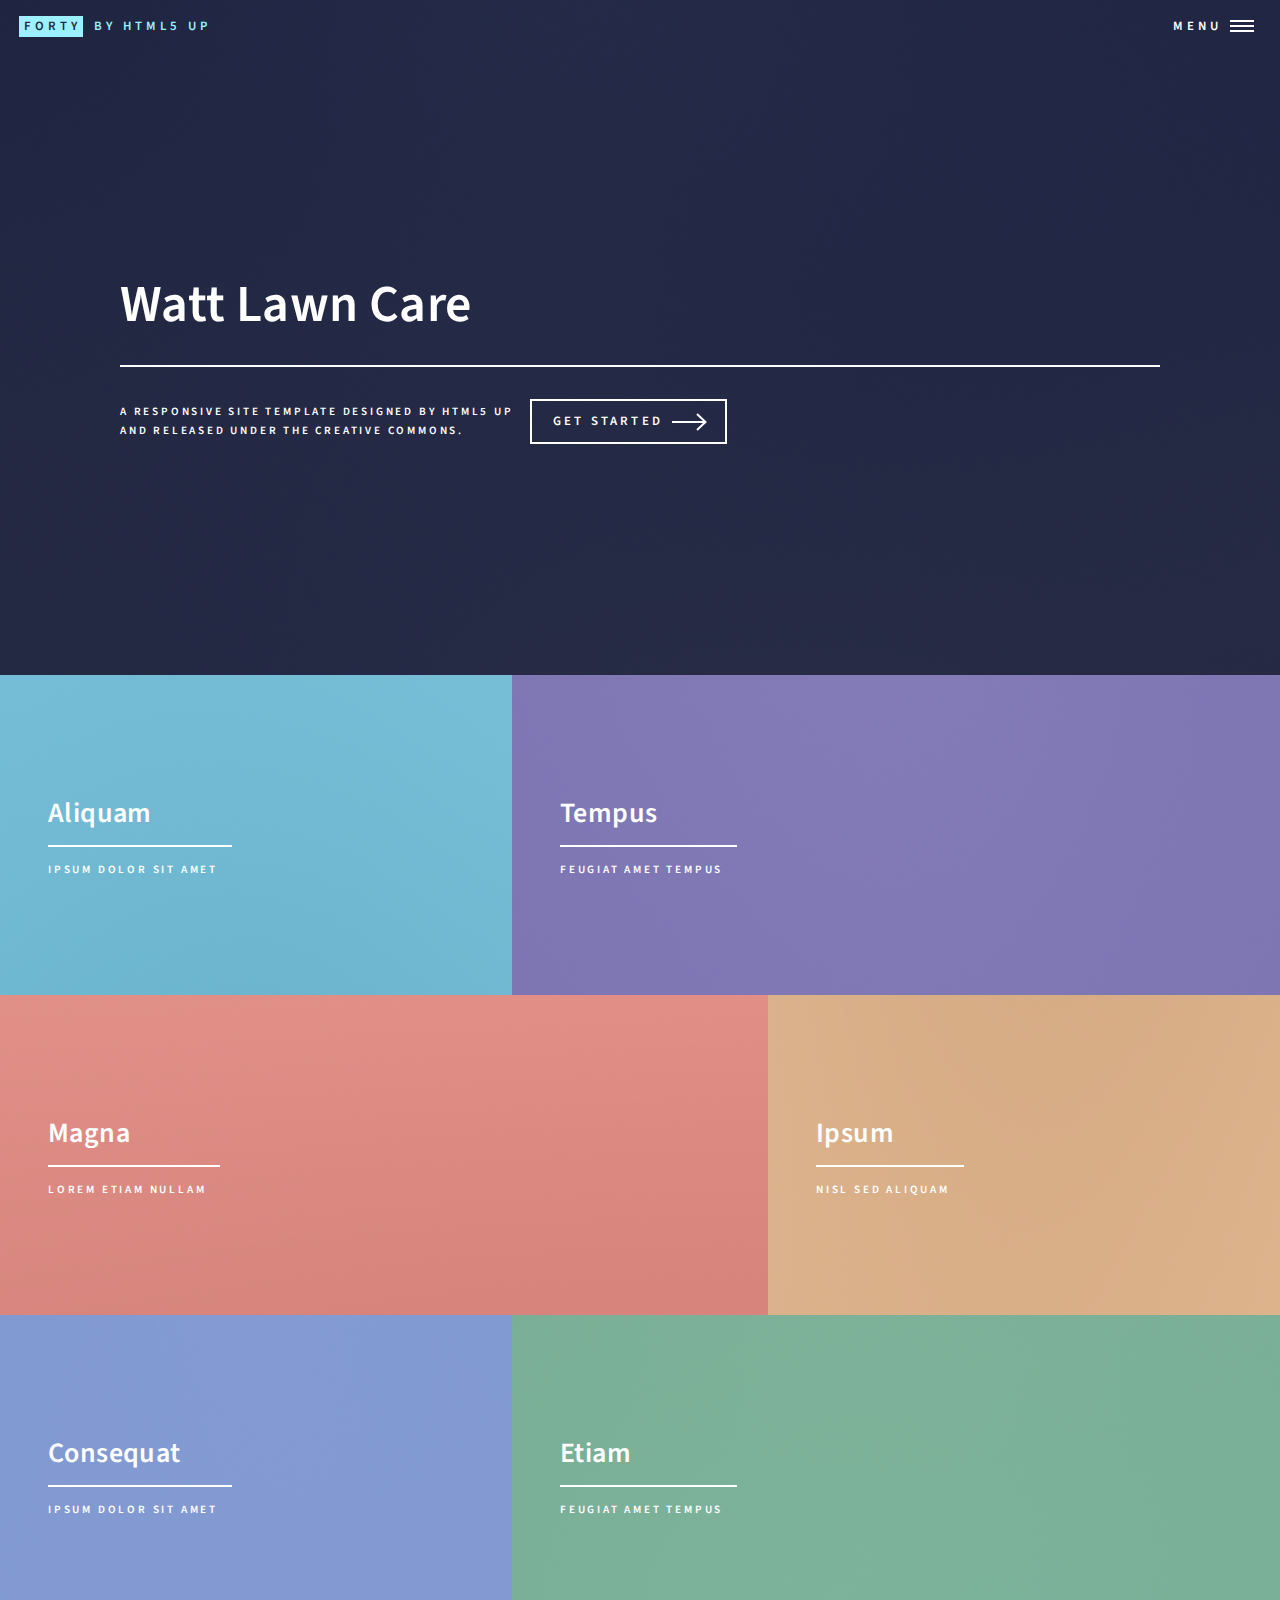
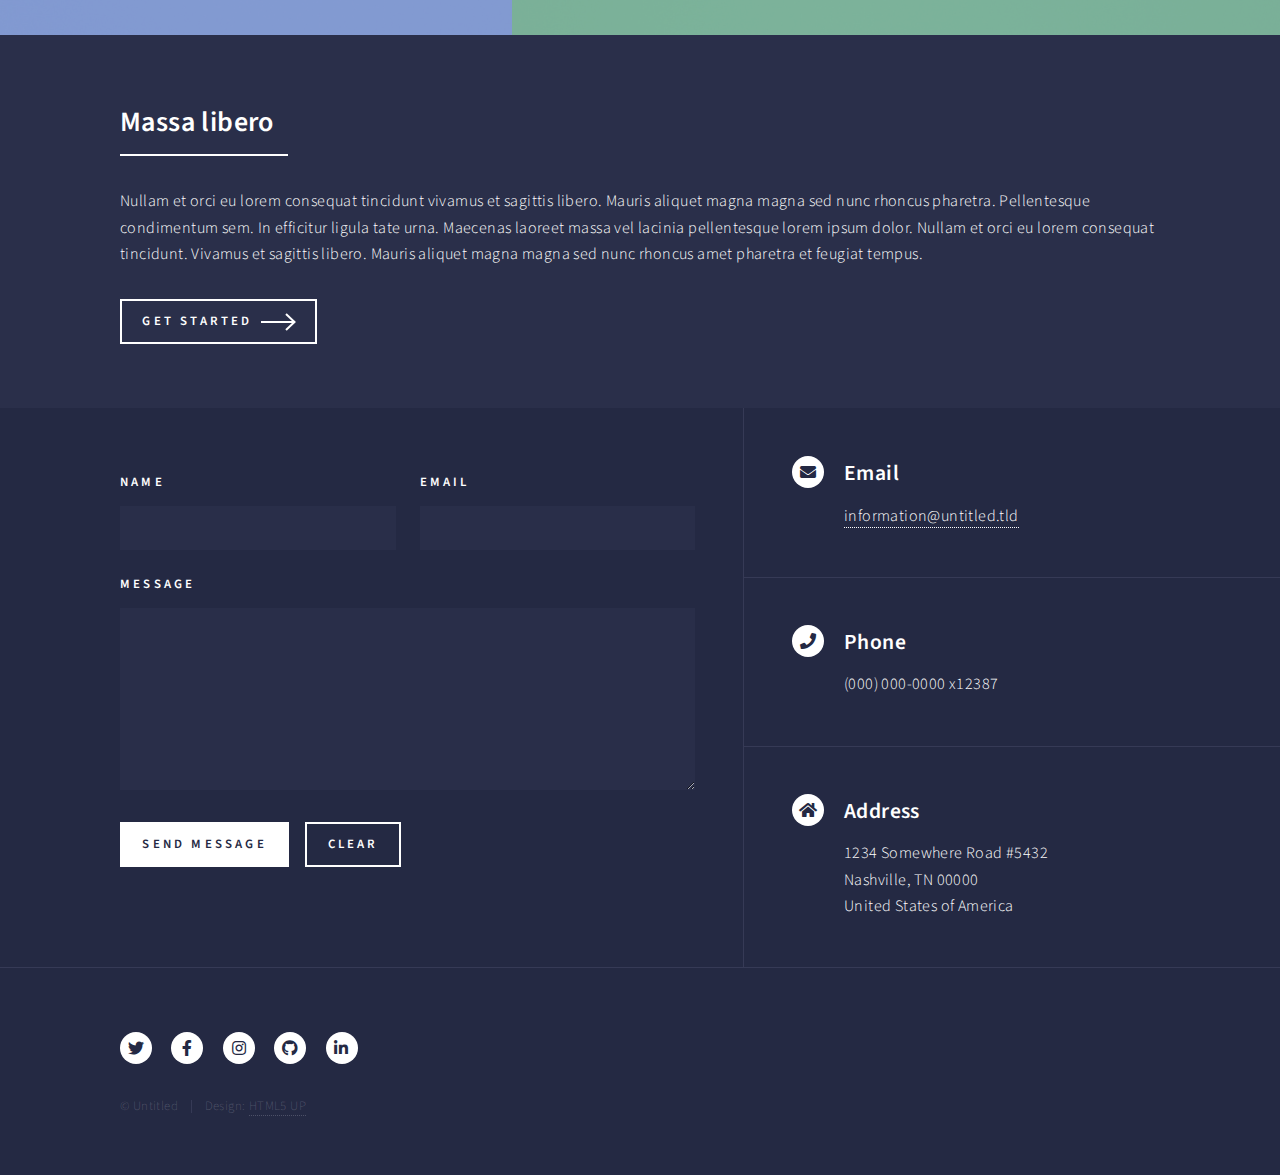
==== index.html @ 3b754a80 "Add files via upload" ====
<!DOCTYPE HTML>
<!--
	Forty by HTML5 UP
	html5up.net | @ajlkn
	Free for personal and commercial use under the CCA 3.0 license (html5up.net/license)
-->
<html>
	<head>
		<title>Forty by HTML5 UP</title>
		<meta charset="utf-8" />
		<meta name="viewport" content="width=device-width, initial-scale=1, user-scalable=no" />
		<link rel="stylesheet" href="assets/css/main.css" />
		<noscript><link rel="stylesheet" href="assets/css/noscript.css" /></noscript>
	</head>
	<body class="is-preload">

		<!-- Wrapper -->
			<div id="wrapper">

				<!-- Header -->
					<header id="header" class="alt">
						<a href="index.html" class="logo"><strong>Forty</strong> <span>by HTML5 UP</span></a>
						<nav>
							<a href="#menu">Menu</a>
						</nav>
					</header>

				<!-- Menu -->
					<nav id="menu">
						<ul class="links">
							<li><a href="index.html">Home</a></li>
							<li><a href="landing.html">Landing</a></li>
							<li><a href="generic.html">Generic</a></li>
							<li><a href="elements.html">Elements</a></li>
						</ul>
						<ul class="actions stacked">
							<li><a href="#" class="button primary fit">Get Started</a></li>
							<li><a href="#" class="button fit">Log In</a></li>
						</ul>
					</nav>

				<!-- Banner -->
					<section id="banner" class="major">
						<div class="inner">
							<header class="major">
								<h1>Watt Lawn Care</h1>
							</header>
							<div class="content">
								<p>A responsive site template designed by HTML5 UP<br />
								and released under the Creative Commons.</p>
								<ul class="actions">
									<li><a href="#one" class="button next scrolly">Get Started</a></li>
								</ul>
							</div>
						</div>
					</section>

				<!-- Main -->
					<div id="main">

						<!-- One -->
							<section id="one" class="tiles">
								<article>
									<span class="image">
										<img src="images/pic01.jpg" alt="" />
									</span>
									<header class="major">
										<h3><a href="landing.html" class="link">Aliquam</a></h3>
										<p>Ipsum dolor sit amet</p>
									</header>
								</article>
								<article>
									<span class="image">
										<img src="images/pic02.jpg" alt="" />
									</span>
									<header class="major">
										<h3><a href="landing.html" class="link">Tempus</a></h3>
										<p>feugiat amet tempus</p>
									</header>
								</article>
								<article>
									<span class="image">
										<img src="images/pic03.jpg" alt="" />
									</span>
									<header class="major">
										<h3><a href="landing.html" class="link">Magna</a></h3>
										<p>Lorem etiam nullam</p>
									</header>
								</article>
								<article>
									<span class="image">
										<img src="images/pic04.jpg" alt="" />
									</span>
									<header class="major">
										<h3><a href="landing.html" class="link">Ipsum</a></h3>
										<p>Nisl sed aliquam</p>
									</header>
								</article>
								<article>
									<span class="image">
										<img src="images/pic05.jpg" alt="" />
									</span>
									<header class="major">
										<h3><a href="landing.html" class="link">Consequat</a></h3>
										<p>Ipsum dolor sit amet</p>
									</header>
								</article>
								<article>
									<span class="image">
										<img src="images/pic06.jpg" alt="" />
									</span>
									<header class="major">
										<h3><a href="landing.html" class="link">Etiam</a></h3>
										<p>Feugiat amet tempus</p>
									</header>
								</article>
							</section>

						<!-- Two -->
							<section id="two">
								<div class="inner">
									<header class="major">
										<h2>Massa libero</h2>
									</header>
									<p>Nullam et orci eu lorem consequat tincidunt vivamus et sagittis libero. Mauris aliquet magna magna sed nunc rhoncus pharetra. Pellentesque condimentum sem. In efficitur ligula tate urna. Maecenas laoreet massa vel lacinia pellentesque lorem ipsum dolor. Nullam et orci eu lorem consequat tincidunt. Vivamus et sagittis libero. Mauris aliquet magna magna sed nunc rhoncus amet pharetra et feugiat tempus.</p>
									<ul class="actions">
										<li><a href="landing.html" class="button next">Get Started</a></li>
									</ul>
								</div>
							</section>

					</div>

				<!-- Contact -->
					<section id="contact">
						<div class="inner">
							<section>
								<form method="post" action="#">
									<div class="fields">
										<div class="field half">
											<label for="name">Name</label>
											<input type="text" name="name" id="name" />
										</div>
										<div class="field half">
											<label for="email">Email</label>
											<input type="text" name="email" id="email" />
										</div>
										<div class="field">
											<label for="message">Message</label>
											<textarea name="message" id="message" rows="6"></textarea>
										</div>
									</div>
									<ul class="actions">
										<li><input type="submit" value="Send Message" class="primary" /></li>
										<li><input type="reset" value="Clear" /></li>
									</ul>
								</form>
							</section>
							<section class="split">
								<section>
									<div class="contact-method">
										<span class="icon solid alt fa-envelope"></span>
										<h3>Email</h3>
										<a href="#">information@untitled.tld</a>
									</div>
								</section>
								<section>
									<div class="contact-method">
										<span class="icon solid alt fa-phone"></span>
										<h3>Phone</h3>
										<span>(000) 000-0000 x12387</span>
									</div>
								</section>
								<section>
									<div class="contact-method">
										<span class="icon solid alt fa-home"></span>
										<h3>Address</h3>
										<span>1234 Somewhere Road #5432<br />
										Nashville, TN 00000<br />
										United States of America</span>
									</div>
								</section>
							</section>
						</div>
					</section>

				<!-- Footer -->
					<footer id="footer">
						<div class="inner">
							<ul class="icons">
								<li><a href="#" class="icon brands alt fa-twitter"><span class="label">Twitter</span></a></li>
								<li><a href="#" class="icon brands alt fa-facebook-f"><span class="label">Facebook</span></a></li>
								<li><a href="#" class="icon brands alt fa-instagram"><span class="label">Instagram</span></a></li>
								<li><a href="#" class="icon brands alt fa-github"><span class="label">GitHub</span></a></li>
								<li><a href="#" class="icon brands alt fa-linkedin-in"><span class="label">LinkedIn</span></a></li>
							</ul>
							<ul class="copyright">
								<li>&copy; Untitled</li><li>Design: <a href="https://html5up.net">HTML5 UP</a></li>
							</ul>
						</div>
					</footer>

			</div>

		<!-- Scripts -->
			<script src="assets/js/jquery.min.js"></script>
			<script src="assets/js/jquery.scrolly.min.js"></script>
			<script src="assets/js/jquery.scrollex.min.js"></script>
			<script src="assets/js/browser.min.js"></script>
			<script src="assets/js/breakpoints.min.js"></script>
			<script src="assets/js/util.js"></script>
			<script src="assets/js/main.js"></script>

	</body>
</html>
---- assets/css/main.css ----
@import url(fontawesome-all.min.css);
@import url("https://fonts.googleapis.com/css?family=Source+Sans+Pro:300,300italic,600,600italic");

/*
	Forty by HTML5 UP
	html5up.net | @ajlkn
	Free for personal and commercial use under the CCA 3.0 license (html5up.net/license)
*/

html, body, div, span, applet, object,
iframe, h1, h2, h3, h4, h5, h6, p, blockquote,
pre, a, abbr, acronym, address, big, cite,
code, del, dfn, em, img, ins, kbd, q, s, samp,
small, strike, strong, sub, sup, tt, var, b,
u, i, center, dl, dt, dd, ol, ul, li, fieldset,
form, label, legend, table, caption, tbody,
tfoot, thead, tr, th, td, article, aside,
canvas, details, embed, figure, figcaption,
footer, header, hgroup, menu, nav, output, ruby,
section, summary, time, mark, audio, video {
	margin: 0;
	padding: 0;
	border: 0;
	font-size: 100%;
	font: inherit;
	vertical-align: baseline;}

article, aside, details, figcaption, figure,
footer, header, hgroup, menu, nav, section {
	display: block;}

body {
	line-height: 1;
}

ol, ul {
	list-style: none;
}

blockquote, q {
	quotes: none;
}

	blockquote:before, blockquote:after, q:before, q:after {
		content: '';
		content: none;
	}

table {
	border-collapse: collapse;
	border-spacing: 0;
}

body {
	-webkit-text-size-adjust: none;
}

mark {
	background-color: transparent;
	color: inherit;
}

input::-moz-focus-inner {
	border: 0;
	padding: 0;
}

input, select, textarea {
	-moz-appearance: none;
	-webkit-appearance: none;
	-ms-appearance: none;
	appearance: none;
}

/* Basic */

	@-ms-viewport {
		width: device-width;
	}

	body {
		-ms-overflow-style: scrollbar;
	}

	@media screen and (max-width: 480px) {

		html, body {
			min-width: 320px;
		}

	}

	html {
		box-sizing: border-box;
	}

	*, *:before, *:after {
		box-sizing: inherit;
	}

	body {
		background: #242943;
	}

		body.is-preload *, body.is-preload *:before, body.is-preload *:after {
			-moz-animation: none !important;
			-webkit-animation: none !important;
			-ms-animation: none !important;
			animation: none !important;
			-moz-transition: none !important;
			-webkit-transition: none !important;
			-ms-transition: none !important;
			transition: none !important;
		}

/* Type */

	body, input, select, textarea {
		color: #ffffff;
		font-family: "Source Sans Pro", Helvetica, sans-serif;
		font-size: 17pt;
		font-weight: 300;
		letter-spacing: 0.025em;
		line-height: 1.65;
	}

		@media screen and (max-width: 1680px) {

			body, input, select, textarea {
				font-size: 14pt;
			}

		}

		@media screen and (max-width: 1280px) {

			body, input, select, textarea {
				font-size: 12pt;
			}

		}

		@media screen and (max-width: 360px) {

			body, input, select, textarea {
				font-size: 11pt;
			}

		}

	a {
		-moz-transition: color 0.2s ease-in-out, border-bottom-color 0.2s ease-in-out;
		-webkit-transition: color 0.2s ease-in-out, border-bottom-color 0.2s ease-in-out;
		-ms-transition: color 0.2s ease-in-out, border-bottom-color 0.2s ease-in-out;
		transition: color 0.2s ease-in-out, border-bottom-color 0.2s ease-in-out;
		border-bottom: dotted 1px;
		color: inherit;
		text-decoration: none;
	}

		a:hover {
			border-bottom-color: transparent;
			color: #9bf1ff !important;
		}

		a:active {
			color: #53e3fb !important;
		}

	strong, b {
		color: #ffffff;
		font-weight: 600;
	}

	em, i {
		font-style: italic;
	}

	p {
		margin: 0 0 2em 0;
	}

	h1, h2, h3, h4, h5, h6 {
		color: #ffffff;
		font-weight: 600;
		line-height: 1.65;
		margin: 0 0 1em 0;
	}

		h1 a, h2 a, h3 a, h4 a, h5 a, h6 a {
			color: inherit;
			border-bottom: 0;
		}

	h1 {
		font-size: 2.5em;
	}

	h2 {
		font-size: 1.75em;
	}

	h3 {
		font-size: 1.35em;
	}

	h4 {
		font-size: 1.1em;
	}

	h5 {
		font-size: 0.9em;
	}

	h6 {
		font-size: 0.7em;
	}

	@media screen and (max-width: 736px) {

		h1 {
			font-size: 2em;
		}

		h2 {
			font-size: 1.5em;
		}

		h3 {
			font-size: 1.25em;
		}

	}

	sub {
		font-size: 0.8em;
		position: relative;
		top: 0.5em;
	}

	sup {
		font-size: 0.8em;
		position: relative;
		top: -0.5em;
	}

	blockquote {
		border-left: solid 4px rgba(212, 212, 255, 0.1);
		font-style: italic;
		margin: 0 0 2em 0;
		padding: 0.5em 0 0.5em 2em;
	}

	code {
		background: rgba(212, 212, 255, 0.035);
		font-family: "Courier New", monospace;
		font-size: 0.9em;
		margin: 0 0.25em;
		padding: 0.25em 0.65em;
	}

	pre {
		-webkit-overflow-scrolling: touch;
		font-family: "Courier New", monospace;
		font-size: 0.9em;
		margin: 0 0 2em 0;
	}

		pre code {
			display: block;
			line-height: 1.75;
			padding: 1em 1.5em;
			overflow-x: auto;
		}

	hr {
		border: 0;
		border-bottom: solid 1px rgba(212, 212, 255, 0.1);
		margin: 2em 0;
	}

		hr.major {
			margin: 3em 0;
		}

	.align-left {
		text-align: left;
	}

	.align-center {
		text-align: center;
	}

	.align-right {
		text-align: right;
	}

/* Row */

	.row {
		display: flex;
		flex-wrap: wrap;
		box-sizing: border-box;
		align-items: stretch;
	}

		.row > * {
			box-sizing: border-box;
		}

		.row.gtr-uniform > * > :last-child {
			margin-bottom: 0;
		}

		.row.aln-left {
			justify-content: flex-start;
		}

		.row.aln-center {
			justify-content: center;
		}

		.row.aln-right {
			justify-content: flex-end;
		}

		.row.aln-top {
			align-items: flex-start;
		}

		.row.aln-middle {
			align-items: center;
		}

		.row.aln-bottom {
			align-items: flex-end;
		}

		.row > .imp {
			order: -1;
		}

		.row > .col-1 {
			width: 8.33333%;
		}

		.row > .off-1 {
			margin-left: 8.33333%;
		}

		.row > .col-2 {
			width: 16.66667%;
		}

		.row > .off-2 {
			margin-left: 16.66667%;
		}

		.row > .col-3 {
			width: 25%;
		}

		.row > .off-3 {
			margin-left: 25%;
		}

		.row > .col-4 {
			width: 33.33333%;
		}

		.row > .off-4 {
			margin-left: 33.33333%;
		}

		.row > .col-5 {
			width: 41.66667%;
		}

		.row > .off-5 {
			margin-left: 41.66667%;
		}

		.row > .col-6 {
			width: 50%;
		}

		.row > .off-6 {
			margin-left: 50%;
		}

		.row > .col-7 {
			width: 58.33333%;
		}

		.row > .off-7 {
			margin-left: 58.33333%;
		}

		.row > .col-8 {
			width: 66.66667%;
		}

		.row > .off-8 {
			margin-left: 66.66667%;
		}

		.row > .col-9 {
			width: 75%;
		}

		.row > .off-9 {
			margin-left: 75%;
		}

		.row > .col-10 {
			width: 83.33333%;
		}

		.row > .off-10 {
			margin-left: 83.33333%;
		}

		.row > .col-11 {
			width: 91.66667%;
		}

		.row > .off-11 {
			margin-left: 91.66667%;
		}

		.row > .col-12 {
			width: 100%;
		}

		.row > .off-12 {
			margin-left: 100%;
		}

		.row.gtr-0 {
			margin-top: 0;
			margin-left: 0em;
		}

			.row.gtr-0 > * {
				padding: 0 0 0 0em;
			}

			.row.gtr-0.gtr-uniform {
				margin-top: 0em;
			}

				.row.gtr-0.gtr-uniform > * {
					padding-top: 0em;
				}

		.row.gtr-25 {
			margin-top: 0;
			margin-left: -0.5em;
		}

			.row.gtr-25 > * {
				padding: 0 0 0 0.5em;
			}

			.row.gtr-25.gtr-uniform {
				margin-top: -0.5em;
			}

				.row.gtr-25.gtr-uniform > * {
					padding-top: 0.5em;
				}

		.row.gtr-50 {
			margin-top: 0;
			margin-left: -1em;
		}

			.row.gtr-50 > * {
				padding: 0 0 0 1em;
			}

			.row.gtr-50.gtr-uniform {
				margin-top: -1em;
			}

				.row.gtr-50.gtr-uniform > * {
					padding-top: 1em;
				}

		.row {
			margin-top: 0;
			margin-left: -2em;
		}

			.row > * {
				padding: 0 0 0 2em;
			}

			.row.gtr-uniform {
				margin-top: -2em;
			}

				.row.gtr-uniform > * {
					padding-top: 2em;
				}

		.row.gtr-150 {
			margin-top: 0;
			margin-left: -3em;
		}

			.row.gtr-150 > * {
				padding: 0 0 0 3em;
			}

			.row.gtr-150.gtr-uniform {
				margin-top: -3em;
			}

				.row.gtr-150.gtr-uniform > * {
					padding-top: 3em;
				}

		.row.gtr-200 {
			margin-top: 0;
			margin-left: -4em;
		}

			.row.gtr-200 > * {
				padding: 0 0 0 4em;
			}

			.row.gtr-200.gtr-uniform {
				margin-top: -4em;
			}

				.row.gtr-200.gtr-uniform > * {
					padding-top: 4em;
				}

		@media screen and (max-width: 1680px) {

			.row {
				display: flex;
				flex-wrap: wrap;
				box-sizing: border-box;
				align-items: stretch;
			}

				.row > * {
					box-sizing: border-box;
				}

				.row.gtr-uniform > * > :last-child {
					margin-bottom: 0;
				}

				.row.aln-left {
					justify-content: flex-start;
				}

				.row.aln-center {
					justify-content: center;
				}

				.row.aln-right {
					justify-content: flex-end;
				}

				.row.aln-top {
					align-items: flex-start;
				}

				.row.aln-middle {
					align-items: center;
				}

				.row.aln-bottom {
					align-items: flex-end;
				}

				.row > .imp-xlarge {
					order: -1;
				}

				.row > .col-1-xlarge {
					width: 8.33333%;
				}

				.row > .off-1-xlarge {
					margin-left: 8.33333%;
				}

				.row > .col-2-xlarge {
					width: 16.66667%;
				}

				.row > .off-2-xlarge {
					margin-left: 16.66667%;
				}

				.row > .col-3-xlarge {
					width: 25%;
				}

				.row > .off-3-xlarge {
					margin-left: 25%;
				}

				.row > .col-4-xlarge {
					width: 33.33333%;
				}

				.row > .off-4-xlarge {
					margin-left: 33.33333%;
				}

				.row > .col-5-xlarge {
					width: 41.66667%;
				}

				.row > .off-5-xlarge {
					margin-left: 41.66667%;
				}

				.row > .col-6-xlarge {
					width: 50%;
				}

				.row > .off-6-xlarge {
					margin-left: 50%;
				}

				.row > .col-7-xlarge {
					width: 58.33333%;
				}

				.row > .off-7-xlarge {
					margin-left: 58.33333%;
				}

				.row > .col-8-xlarge {
					width: 66.66667%;
				}

				.row > .off-8-xlarge {
					margin-left: 66.66667%;
				}

				.row > .col-9-xlarge {
					width: 75%;
				}

				.row > .off-9-xlarge {
					margin-left: 75%;
				}

				.row > .col-10-xlarge {
					width: 83.33333%;
				}

				.row > .off-10-xlarge {
					margin-left: 83.33333%;
				}

				.row > .col-11-xlarge {
					width: 91.66667%;
				}

				.row > .off-11-xlarge {
					margin-left: 91.66667%;
				}

				.row > .col-12-xlarge {
					width: 100%;
				}

				.row > .off-12-xlarge {
					margin-left: 100%;
				}

				.row.gtr-0 {
					margin-top: 0;
					margin-left: 0em;
				}

					.row.gtr-0 > * {
						padding: 0 0 0 0em;
					}

					.row.gtr-0.gtr-uniform {
						margin-top: 0em;
					}

						.row.gtr-0.gtr-uniform > * {
							padding-top: 0em;
						}

				.row.gtr-25 {
					margin-top: 0;
					margin-left: -0.5em;
				}

					.row.gtr-25 > * {
						padding: 0 0 0 0.5em;
					}

					.row.gtr-25.gtr-uniform {
						margin-top: -0.5em;
					}

						.row.gtr-25.gtr-uniform > * {
							padding-top: 0.5em;
						}

				.row.gtr-50 {
					margin-top: 0;
					margin-left: -1em;
				}

					.row.gtr-50 > * {
						padding: 0 0 0 1em;
					}

					.row.gtr-50.gtr-uniform {
						margin-top: -1em;
					}

						.row.gtr-50.gtr-uniform > * {
							padding-top: 1em;
						}

				.row {
					margin-top: 0;
					margin-left: -2em;
				}

					.row > * {
						padding: 0 0 0 2em;
					}

					.row.gtr-uniform {
						margin-top: -2em;
					}

						.row.gtr-uniform > * {
							padding-top: 2em;
						}

				.row.gtr-150 {
					margin-top: 0;
					margin-left: -3em;
				}

					.row.gtr-150 > * {
						padding: 0 0 0 3em;
					}

					.row.gtr-150.gtr-uniform {
						margin-top: -3em;
					}

						.row.gtr-150.gtr-uniform > * {
							padding-top: 3em;
						}

				.row.gtr-200 {
					margin-top: 0;
					margin-left: -4em;
				}

					.row.gtr-200 > * {
						padding: 0 0 0 4em;
					}

					.row.gtr-200.gtr-uniform {
						margin-top: -4em;
					}

						.row.gtr-200.gtr-uniform > * {
							padding-top: 4em;
						}

		}

		@media screen and (max-width: 1280px) {

			.row {
				display: flex;
				flex-wrap: wrap;
				box-sizing: border-box;
				align-items: stretch;
			}

				.row > * {
					box-sizing: border-box;
				}

				.row.gtr-uniform > * > :last-child {
					margin-bottom: 0;
				}

				.row.aln-left {
					justify-content: flex-start;
				}

				.row.aln-center {
					justify-content: center;
				}

				.row.aln-right {
					justify-content: flex-end;
				}

				.row.aln-top {
					align-items: flex-start;
				}

				.row.aln-middle {
					align-items: center;
				}

				.row.aln-bottom {
					align-items: flex-end;
				}

				.row > .imp-large {
					order: -1;
				}

				.row > .col-1-large {
					width: 8.33333%;
				}

				.row > .off-1-large {
					margin-left: 8.33333%;
				}

				.row > .col-2-large {
					width: 16.66667%;
				}

				.row > .off-2-large {
					margin-left: 16.66667%;
				}

				.row > .col-3-large {
					width: 25%;
				}

				.row > .off-3-large {
					margin-left: 25%;
				}

				.row > .col-4-large {
					width: 33.33333%;
				}

				.row > .off-4-large {
					margin-left: 33.33333%;
				}

				.row > .col-5-large {
					width: 41.66667%;
				}

				.row > .off-5-large {
					margin-left: 41.66667%;
				}

				.row > .col-6-large {
					width: 50%;
				}

				.row > .off-6-large {
					margin-left: 50%;
				}

				.row > .col-7-large {
					width: 58.33333%;
				}

				.row > .off-7-large {
					margin-left: 58.33333%;
				}

				.row > .col-8-large {
					width: 66.66667%;
				}

				.row > .off-8-large {
					margin-left: 66.66667%;
				}

				.row > .col-9-large {
					width: 75%;
				}

				.row > .off-9-large {
					margin-left: 75%;
				}

				.row > .col-10-large {
					width: 83.33333%;
				}

				.row > .off-10-large {
					margin-left: 83.33333%;
				}

				.row > .col-11-large {
					width: 91.66667%;
				}

				.row > .off-11-large {
					margin-left: 91.66667%;
				}

				.row > .col-12-large {
					width: 100%;
				}

				.row > .off-12-large {
					margin-left: 100%;
				}

				.row.gtr-0 {
					margin-top: 0;
					margin-left: 0em;
				}

					.row.gtr-0 > * {
						padding: 0 0 0 0em;
					}

					.row.gtr-0.gtr-uniform {
						margin-top: 0em;
					}

						.row.gtr-0.gtr-uniform > * {
							padding-top: 0em;
						}

				.row.gtr-25 {
					margin-top: 0;
					margin-left: -0.375em;
				}

					.row.gtr-25 > * {
						padding: 0 0 0 0.375em;
					}

					.row.gtr-25.gtr-uniform {
						margin-top: -0.375em;
					}

						.row.gtr-25.gtr-uniform > * {
							padding-top: 0.375em;
						}

				.row.gtr-50 {
					margin-top: 0;
					margin-left: -0.75em;
				}

					.row.gtr-50 > * {
						padding: 0 0 0 0.75em;
					}

					.row.gtr-50.gtr-uniform {
						margin-top: -0.75em;
					}

						.row.gtr-50.gtr-uniform > * {
							padding-top: 0.75em;
						}

				.row {
					margin-top: 0;
					margin-left: -1.5em;
				}

					.row > * {
						padding: 0 0 0 1.5em;
					}

					.row.gtr-uniform {
						margin-top: -1.5em;
					}

						.row.gtr-uniform > * {
							padding-top: 1.5em;
						}

				.row.gtr-150 {
					margin-top: 0;
					margin-left: -2.25em;
				}

					.row.gtr-150 > * {
						padding: 0 0 0 2.25em;
					}

					.row.gtr-150.gtr-uniform {
						margin-top: -2.25em;
					}

						.row.gtr-150.gtr-uniform > * {
							padding-top: 2.25em;
						}

				.row.gtr-200 {
					margin-top: 0;
					margin-left: -3em;
				}

					.row.gtr-200 > * {
						padding: 0 0 0 3em;
					}

					.row.gtr-200.gtr-uniform {
						margin-top: -3em;
					}

						.row.gtr-200.gtr-uniform > * {
							padding-top: 3em;
						}

		}

		@media screen and (max-width: 980px) {

			.row {
				display: flex;
				flex-wrap: wrap;
				box-sizing: border-box;
				align-items: stretch;
			}

				.row > * {
					box-sizing: border-box;
				}

				.row.gtr-uniform > * > :last-child {
					margin-bottom: 0;
				}

				.row.aln-left {
					justify-content: flex-start;
				}

				.row.aln-center {
					justify-content: center;
				}

				.row.aln-right {
					justify-content: flex-end;
				}

				.row.aln-top {
					align-items: flex-start;
				}

				.row.aln-middle {
					align-items: center;
				}

				.row.aln-bottom {
					align-items: flex-end;
				}

				.row > .imp-medium {
					order: -1;
				}

				.row > .col-1-medium {
					width: 8.33333%;
				}

				.row > .off-1-medium {
					margin-left: 8.33333%;
				}

				.row > .col-2-medium {
					width: 16.66667%;
				}

				.row > .off-2-medium {
					margin-left: 16.66667%;
				}

				.row > .col-3-medium {
					width: 25%;
				}

				.row > .off-3-medium {
					margin-left: 25%;
				}

				.row > .col-4-medium {
					width: 33.33333%;
				}

				.row > .off-4-medium {
					margin-left: 33.33333%;
				}

				.row > .col-5-medium {
					width: 41.66667%;
				}

				.row > .off-5-medium {
					margin-left: 41.66667%;
				}

				.row > .col-6-medium {
					width: 50%;
				}

				.row > .off-6-medium {
					margin-left: 50%;
				}

				.row > .col-7-medium {
					width: 58.33333%;
				}

				.row > .off-7-medium {
					margin-left: 58.33333%;
				}

				.row > .col-8-medium {
					width: 66.66667%;
				}

				.row > .off-8-medium {
					margin-left: 66.66667%;
				}

				.row > .col-9-medium {
					width: 75%;
				}

				.row > .off-9-medium {
					margin-left: 75%;
				}

				.row > .col-10-medium {
					width: 83.33333%;
				}

				.row > .off-10-medium {
					margin-left: 83.33333%;
				}

				.row > .col-11-medium {
					width: 91.66667%;
				}

				.row > .off-11-medium {
					margin-left: 91.66667%;
				}

				.row > .col-12-medium {
					width: 100%;
				}

				.row > .off-12-medium {
					margin-left: 100%;
				}

				.row.gtr-0 {
					margin-top: 0;
					margin-left: 0em;
				}

					.row.gtr-0 > * {
						padding: 0 0 0 0em;
					}

					.row.gtr-0.gtr-uniform {
						margin-top: 0em;
					}

						.row.gtr-0.gtr-uniform > * {
							padding-top: 0em;
						}

				.row.gtr-25 {
					margin-top: 0;
					margin-left: -0.375em;
				}

					.row.gtr-25 > * {
						padding: 0 0 0 0.375em;
					}

					.row.gtr-25.gtr-uniform {
						margin-top: -0.375em;
					}

						.row.gtr-25.gtr-uniform > * {
							padding-top: 0.375em;
						}

				.row.gtr-50 {
					margin-top: 0;
					margin-left: -0.75em;
				}

					.row.gtr-50 > * {
						padding: 0 0 0 0.75em;
					}

					.row.gtr-50.gtr-uniform {
						margin-top: -0.75em;
					}

						.row.gtr-50.gtr-uniform > * {
							padding-top: 0.75em;
						}

				.row {
					margin-top: 0;
					margin-left: -1.5em;
				}

					.row > * {
						padding: 0 0 0 1.5em;
					}

					.row.gtr-uniform {
						margin-top: -1.5em;
					}

						.row.gtr-uniform > * {
							padding-top: 1.5em;
						}

				.row.gtr-150 {
					margin-top: 0;
					margin-left: -2.25em;
				}

					.row.gtr-150 > * {
						padding: 0 0 0 2.25em;
					}

					.row.gtr-150.gtr-uniform {
						margin-top: -2.25em;
					}

						.row.gtr-150.gtr-uniform > * {
							padding-top: 2.25em;
						}

				.row.gtr-200 {
					margin-top: 0;
					margin-left: -3em;
				}

					.row.gtr-200 > * {
						padding: 0 0 0 3em;
					}

					.row.gtr-200.gtr-uniform {
						margin-top: -3em;
					}

						.row.gtr-200.gtr-uniform > * {
							padding-top: 3em;
						}

		}

		@media screen and (max-width: 736px) {

			.row {
				display: flex;
				flex-wrap: wrap;
				box-sizing: border-box;
				align-items: stretch;
			}

				.row > * {
					box-sizing: border-box;
				}

				.row.gtr-uniform > * > :last-child {
					margin-bottom: 0;
				}

				.row.aln-left {
					justify-content: flex-start;
				}

				.row.aln-center {
					justify-content: center;
				}

				.row.aln-right {
					justify-content: flex-end;
				}

				.row.aln-top {
					align-items: flex-start;
				}

				.row.aln-middle {
					align-items: center;
				}

				.row.aln-bottom {
					align-items: flex-end;
				}

				.row > .imp-small {
					order: -1;
				}

				.row > .col-1-small {
					width: 8.33333%;
				}

				.row > .off-1-small {
					margin-left: 8.33333%;
				}

				.row > .col-2-small {
					width: 16.66667%;
				}

				.row > .off-2-small {
					margin-left: 16.66667%;
				}

				.row > .col-3-small {
					width: 25%;
				}

				.row > .off-3-small {
					margin-left: 25%;
				}

				.row > .col-4-small {
					width: 33.33333%;
				}

				.row > .off-4-small {
					margin-left: 33.33333%;
				}

				.row > .col-5-small {
					width: 41.66667%;
				}

				.row > .off-5-small {
					margin-left: 41.66667%;
				}

				.row > .col-6-small {
					width: 50%;
				}

				.row > .off-6-small {
					margin-left: 50%;
				}

				.row > .col-7-small {
					width: 58.33333%;
				}

				.row > .off-7-small {
					margin-left: 58.33333%;
				}

				.row > .col-8-small {
					width: 66.66667%;
				}

				.row > .off-8-small {
					margin-left: 66.66667%;
				}

				.row > .col-9-small {
					width: 75%;
				}

				.row > .off-9-small {
					margin-left: 75%;
				}

				.row > .col-10-small {
					width: 83.33333%;
				}

				.row > .off-10-small {
					margin-left: 83.33333%;
				}

				.row > .col-11-small {
					width: 91.66667%;
				}

				.row > .off-11-small {
					margin-left: 91.66667%;
				}

				.row > .col-12-small {
					width: 100%;
				}

				.row > .off-12-small {
					margin-left: 100%;
				}

				.row.gtr-0 {
					margin-top: 0;
					margin-left: 0em;
				}

					.row.gtr-0 > * {
						padding: 0 0 0 0em;
					}

					.row.gtr-0.gtr-uniform {
						margin-top: 0em;
					}

						.row.gtr-0.gtr-uniform > * {
							padding-top: 0em;
						}

				.row.gtr-25 {
					margin-top: 0;
					margin-left: -0.3125em;
				}

					.row.gtr-25 > * {
						padding: 0 0 0 0.3125em;
					}

					.row.gtr-25.gtr-uniform {
						margin-top: -0.3125em;
					}

						.row.gtr-25.gtr-uniform > * {
							padding-top: 0.3125em;
						}

				.row.gtr-50 {
					margin-top: 0;
					margin-left: -0.625em;
				}

					.row.gtr-50 > * {
						padding: 0 0 0 0.625em;
					}

					.row.gtr-50.gtr-uniform {
						margin-top: -0.625em;
					}

						.row.gtr-50.gtr-uniform > * {
							padding-top: 0.625em;
						}

				.row {
					margin-top: 0;
					margin-left: -1.25em;
				}

					.row > * {
						padding: 0 0 0 1.25em;
					}

					.row.gtr-uniform {
						margin-top: -1.25em;
					}

						.row.gtr-uniform > * {
							padding-top: 1.25em;
						}

				.row.gtr-150 {
					margin-top: 0;
					margin-left: -1.875em;
				}

					.row.gtr-150 > * {
						padding: 0 0 0 1.875em;
					}

					.row.gtr-150.gtr-uniform {
						margin-top: -1.875em;
					}

						.row.gtr-150.gtr-uniform > * {
							padding-top: 1.875em;
						}

				.row.gtr-200 {
					margin-top: 0;
					margin-left: -2.5em;
				}

					.row.gtr-200 > * {
						padding: 0 0 0 2.5em;
					}

					.row.gtr-200.gtr-uniform {
						margin-top: -2.5em;
					}

						.row.gtr-200.gtr-uniform > * {
							padding-top: 2.5em;
						}

		}

		@media screen and (max-width: 480px) {

			.row {
				display: flex;
				flex-wrap: wrap;
				box-sizing: border-box;
				align-items: stretch;
			}

				.row > * {
					box-sizing: border-box;
				}

				.row.gtr-uniform > * > :last-child {
					margin-bottom: 0;
				}

				.row.aln-left {
					justify-content: flex-start;
				}

				.row.aln-center {
					justify-content: center;
				}

				.row.aln-right {
					justify-content: flex-end;
				}

				.row.aln-top {
					align-items: flex-start;
				}

				.row.aln-middle {
					align-items: center;
				}

				.row.aln-bottom {
					align-items: flex-end;
				}

				.row > .imp-xsmall {
					order: -1;
				}

				.row > .col-1-xsmall {
					width: 8.33333%;
				}

				.row > .off-1-xsmall {
					margin-left: 8.33333%;
				}

				.row > .col-2-xsmall {
					width: 16.66667%;
				}

				.row > .off-2-xsmall {
					margin-left: 16.66667%;
				}

				.row > .col-3-xsmall {
					width: 25%;
				}

				.row > .off-3-xsmall {
					margin-left: 25%;
				}

				.row > .col-4-xsmall {
					width: 33.33333%;
				}

				.row > .off-4-xsmall {
					margin-left: 33.33333%;
				}

				.row > .col-5-xsmall {
					width: 41.66667%;
				}

				.row > .off-5-xsmall {
					margin-left: 41.66667%;
				}

				.row > .col-6-xsmall {
					width: 50%;
				}

				.row > .off-6-xsmall {
					margin-left: 50%;
				}

				.row > .col-7-xsmall {
					width: 58.33333%;
				}

				.row > .off-7-xsmall {
					margin-left: 58.33333%;
				}

				.row > .col-8-xsmall {
					width: 66.66667%;
				}

				.row > .off-8-xsmall {
					margin-left: 66.66667%;
				}

				.row > .col-9-xsmall {
					width: 75%;
				}

				.row > .off-9-xsmall {
					margin-left: 75%;
				}

				.row > .col-10-xsmall {
					width: 83.33333%;
				}

				.row > .off-10-xsmall {
					margin-left: 83.33333%;
				}

				.row > .col-11-xsmall {
					width: 91.66667%;
				}

				.row > .off-11-xsmall {
					margin-left: 91.66667%;
				}

				.row > .col-12-xsmall {
					width: 100%;
				}

				.row > .off-12-xsmall {
					margin-left: 100%;
				}

				.row.gtr-0 {
					margin-top: 0;
					margin-left: 0em;
				}

					.row.gtr-0 > * {
						padding: 0 0 0 0em;
					}

					.row.gtr-0.gtr-uniform {
						margin-top: 0em;
					}

						.row.gtr-0.gtr-uniform > * {
							padding-top: 0em;
						}

				.row.gtr-25 {
					margin-top: 0;
					margin-left: -0.3125em;
				}

					.row.gtr-25 > * {
						padding: 0 0 0 0.3125em;
					}

					.row.gtr-25.gtr-uniform {
						margin-top: -0.3125em;
					}

						.row.gtr-25.gtr-uniform > * {
							padding-top: 0.3125em;
						}

				.row.gtr-50 {
					margin-top: 0;
					margin-left: -0.625em;
				}

					.row.gtr-50 > * {
						padding: 0 0 0 0.625em;
					}

					.row.gtr-50.gtr-uniform {
						margin-top: -0.625em;
					}

						.row.gtr-50.gtr-uniform > * {
							padding-top: 0.625em;
						}

				.row {
					margin-top: 0;
					margin-left: -1.25em;
				}

					.row > * {
						padding: 0 0 0 1.25em;
					}

					.row.gtr-uniform {
						margin-top: -1.25em;
					}

						.row.gtr-uniform > * {
							padding-top: 1.25em;
						}

				.row.gtr-150 {
					margin-top: 0;
					margin-left: -1.875em;
				}

					.row.gtr-150 > * {
						padding: 0 0 0 1.875em;
					}

					.row.gtr-150.gtr-uniform {
						margin-top: -1.875em;
					}

						.row.gtr-150.gtr-uniform > * {
							padding-top: 1.875em;
						}

				.row.gtr-200 {
					margin-top: 0;
					margin-left: -2.5em;
				}

					.row.gtr-200 > * {
						padding: 0 0 0 2.5em;
					}

					.row.gtr-200.gtr-uniform {
						margin-top: -2.5em;
					}

						.row.gtr-200.gtr-uniform > * {
							padding-top: 2.5em;
						}

		}

/* Section/Article */

	section.special, article.special {
		text-align: center;
	}

	header.major {
		width: -moz-max-content;
		width: -webkit-max-content;
		width: -ms-max-content;
		width: max-content;
		margin-bottom: 2em;
	}

		header.major > :first-child {
			margin-bottom: 0;
			width: calc(100% + 0.5em);
		}

			header.major > :first-child:after {
				content: '';
				background-color: #ffffff;
				display: block;
				height: 2px;
				margin: 0.325em 0 0.5em 0;
				width: 100%;
			}

		header.major > p {
			font-size: 0.7em;
			font-weight: 600;
			letter-spacing: 0.25em;
			margin-bottom: 0;
			text-transform: uppercase;
		}

		body.is-ie header.major > :first-child:after {
			max-width: 9em;
		}

		body.is-ie header.major > h1:after {
			max-width: 100% !important;
		}

	@media screen and (max-width: 736px) {

		header.major > p br {
			display: none;
		}

	}

/* Form */

	form {
		margin: 0 0 2em 0;
	}

		form > :last-child {
			margin-bottom: 0;
		}

		form > .fields {
			display: -moz-flex;
			display: -webkit-flex;
			display: -ms-flex;
			display: flex;
			-moz-flex-wrap: wrap;
			-webkit-flex-wrap: wrap;
			-ms-flex-wrap: wrap;
			flex-wrap: wrap;
			width: calc(100% + 3em);
			margin: -1.5em 0 2em -1.5em;
		}

			form > .fields > .field {
				-moz-flex-grow: 0;
				-webkit-flex-grow: 0;
				-ms-flex-grow: 0;
				flex-grow: 0;
				-moz-flex-shrink: 0;
				-webkit-flex-shrink: 0;
				-ms-flex-shrink: 0;
				flex-shrink: 0;
				padding: 1.5em 0 0 1.5em;
				width: calc(100% - 1.5em);
			}

				form > .fields > .field.half {
					width: calc(50% - 0.75em);
				}

				form > .fields > .field.third {
					width: calc(100%/3 - 0.5em);
				}

				form > .fields > .field.quarter {
					width: calc(25% - 0.375em);
				}

		@media screen and (max-width: 480px) {

			form > .fields {
				width: calc(100% + 3em);
				margin: -1.5em 0 2em -1.5em;
			}

				form > .fields > .field {
					padding: 1.5em 0 0 1.5em;
					width: calc(100% - 1.5em);
				}

					form > .fields > .field.half {
						width: calc(100% - 1.5em);
					}

					form > .fields > .field.third {
						width: calc(100% - 1.5em);
					}

					form > .fields > .field.quarter {
						width: calc(100% - 1.5em);
					}

		}

	label {
		color: #ffffff;
		display: block;
		font-size: 0.8em;
		font-weight: 600;
		letter-spacing: 0.25em;
		margin: 0 0 1em 0;
		text-transform: uppercase;
	}

	input[type="text"],
	input[type="password"],
	input[type="email"],
	input[type="tel"],
	input[type="search"],
	input[type="url"],
	select,
	textarea {
		-moz-appearance: none;
		-webkit-appearance: none;
		-ms-appearance: none;
		appearance: none;
		background: rgba(212, 212, 255, 0.035);
		border: none;
		border-radius: 0;
		color: inherit;
		display: block;
		outline: 0;
		padding: 0 1em;
		text-decoration: none;
		width: 100%;
	}

		input[type="text"]:invalid,
		input[type="password"]:invalid,
		input[type="email"]:invalid,
		input[type="tel"]:invalid,
		input[type="search"]:invalid,
		input[type="url"]:invalid,
		select:invalid,
		textarea:invalid {
			box-shadow: none;
		}

		input[type="text"]:focus,
		input[type="password"]:focus,
		input[type="email"]:focus,
		input[type="tel"]:focus,
		input[type="search"]:focus,
		input[type="url"]:focus,
		select:focus,
		textarea:focus {
			border-color: #9bf1ff;
			box-shadow: 0 0 0 2px #9bf1ff;
		}

	select {
		background-image: url("data:image/svg+xml;charset=utf8,%3Csvg xmlns='http://www.w3.org/2000/svg' width='40' height='40' preserveAspectRatio='none' viewBox='0 0 40 40'%3E%3Cpath d='M9.4,12.3l10.4,10.4l10.4-10.4c0.2-0.2,0.5-0.4,0.9-0.4c0.3,0,0.6,0.1,0.9,0.4l3.3,3.3c0.2,0.2,0.4,0.5,0.4,0.9 c0,0.4-0.1,0.6-0.4,0.9L20.7,31.9c-0.2,0.2-0.5,0.4-0.9,0.4c-0.3,0-0.6-0.1-0.9-0.4L4.3,17.3c-0.2-0.2-0.4-0.5-0.4-0.9 c0-0.4,0.1-0.6,0.4-0.9l3.3-3.3c0.2-0.2,0.5-0.4,0.9-0.4S9.1,12.1,9.4,12.3z' fill='rgba(212, 212, 255, 0.1)' /%3E%3C/svg%3E");
		background-size: 1.25rem;
		background-repeat: no-repeat;
		background-position: calc(100% - 1rem) center;
		height: 2.75em;
		padding-right: 2.75em;
		text-overflow: ellipsis;
	}

		select option {
			color: #ffffff;
			background: #242943;
		}

		select:focus::-ms-value {
			background-color: transparent;
		}

		select::-ms-expand {
			display: none;
		}

	input[type="text"],
	input[type="password"],
	input[type="email"],
	input[type="tel"],
	input[type="search"],
	input[type="url"],
	select {
		height: 2.75em;
	}

	textarea {
		padding: 0.75em 1em;
	}

	input[type="checkbox"],
	input[type="radio"] {
		-moz-appearance: none;
		-webkit-appearance: none;
		-ms-appearance: none;
		appearance: none;
		display: block;
		float: left;
		margin-right: -2em;
		opacity: 0;
		width: 1em;
		z-index: -1;
	}

		input[type="checkbox"] + label,
		input[type="radio"] + label {
			text-decoration: none;
			color: #ffffff;
			cursor: pointer;
			display: inline-block;
			font-weight: 300;
			padding-left: 2.65em;
			padding-right: 0.75em;
			position: relative;
		}

			input[type="checkbox"] + label:before,
			input[type="radio"] + label:before {
				-moz-osx-font-smoothing: grayscale;
				-webkit-font-smoothing: antialiased;
				display: inline-block;
				font-style: normal;
				font-variant: normal;
				text-rendering: auto;
				line-height: 1;
				text-transform: none !important;
				font-family: 'Font Awesome 5 Free';
				font-weight: 900;
			}

			input[type="checkbox"] + label:before,
			input[type="radio"] + label:before {
				background: rgba(212, 212, 255, 0.035);
				content: '';
				display: inline-block;
				font-size: 0.8em;
				height: 2.0625em;
				left: 0;
				letter-spacing: 0;
				line-height: 2.0625em;
				position: absolute;
				text-align: center;
				top: 0;
				width: 2.0625em;
			}

		input[type="checkbox"]:checked + label:before,
		input[type="radio"]:checked + label:before {
			background: #ffffff;
			border-color: #9bf1ff;
			content: '\f00c';
			color: #242943;
		}

		input[type="checkbox"]:focus + label:before,
		input[type="radio"]:focus + label:before {
			box-shadow: 0 0 0 2px #9bf1ff;
		}

	input[type="radio"] + label:before {
		border-radius: 100%;
	}

	::-webkit-input-placeholder {
		color: rgba(244, 244, 255, 0.2) !important;
		opacity: 1.0;
	}

	:-moz-placeholder {
		color: rgba(244, 244, 255, 0.2) !important;
		opacity: 1.0;
	}

	::-moz-placeholder {
		color: rgba(244, 244, 255, 0.2) !important;
		opacity: 1.0;
	}

	:-ms-input-placeholder {
		color: rgba(244, 244, 255, 0.2) !important;
		opacity: 1.0;
	}

/* Box */

	.box {
		border: solid 1px rgba(212, 212, 255, 0.1);
		margin-bottom: 2em;
		padding: 1.5em;
	}

		.box > :last-child,
		.box > :last-child > :last-child,
		.box > :last-child > :last-child > :last-child {
			margin-bottom: 0;
		}

		.box.alt {
			border: 0;
			border-radius: 0;
			padding: 0;
		}

/* Icon */

	.icon {
		text-decoration: none;
		border-bottom: none;
		position: relative;
	}

		.icon:before {
			-moz-osx-font-smoothing: grayscale;
			-webkit-font-smoothing: antialiased;
			display: inline-block;
			font-style: normal;
			font-variant: normal;
			text-rendering: auto;
			line-height: 1;
			text-transform: none !important;
			font-family: 'Font Awesome 5 Free';
			font-weight: 400;
		}

		.icon > .label {
			display: none;
		}

		.icon:before {
			line-height: inherit;
		}

		.icon.solid:before {
			font-weight: 900;
		}

		.icon.brands:before {
			font-family: 'Font Awesome 5 Brands';
		}

		.icon.alt:before {
			background-color: #ffffff;
			border-radius: 100%;
			color: #242943;
			display: inline-block;
			height: 2em;
			line-height: 2em;
			text-align: center;
			width: 2em;
		}

	a.icon.alt:before {
		-moz-transition: background-color 0.2s ease-in-out;
		-webkit-transition: background-color 0.2s ease-in-out;
		-ms-transition: background-color 0.2s ease-in-out;
		transition: background-color 0.2s ease-in-out;
	}

	a.icon.alt:hover:before {
		background-color: #6fc3df;
	}

	a.icon.alt:active:before {
		background-color: #37a6cb;
	}

/* Image */

	.image {
		border: 0;
		display: inline-block;
		position: relative;
	}

		.image img {
			display: block;
		}

		.image.left, .image.right {
			max-width: 30%;
		}

			.image.left img, .image.right img {
				width: 100%;
			}

		.image.left {
			float: left;
			margin: 0 1.5em 1.25em 0;
			top: 0.25em;
		}

		.image.right {
			float: right;
			margin: 0 0 1.25em 1.5em;
			top: 0.25em;
		}

		.image.fit {
			display: block;
			margin: 0 0 2em 0;
			width: 100%;
		}

			.image.fit img {
				width: 100%;
			}

		.image.main {
			display: block;
			margin: 2.5em 0;
			width: 100%;
		}

			.image.main img {
				width: 100%;
			}

			@media screen and (max-width: 736px) {

				.image.main {
					margin: 1.5em 0;
				}

			}

/* List */

	ol {
		list-style: decimal;
		margin: 0 0 2em 0;
		padding-left: 1.25em;
	}

		ol li {
			padding-left: 0.25em;
		}

	ul {
		list-style: disc;
		margin: 0 0 2em 0;
		padding-left: 1em;
	}

		ul li {
			padding-left: 0.5em;
		}

		ul.alt {
			list-style: none;
			padding-left: 0;
		}

			ul.alt li {
				border-top: solid 1px rgba(212, 212, 255, 0.1);
				padding: 0.5em 0;
			}

				ul.alt li:first-child {
					border-top: 0;
					padding-top: 0;
				}

	dl {
		margin: 0 0 2em 0;
	}

		dl dt {
			display: block;
			font-weight: 600;
			margin: 0 0 1em 0;
		}

		dl dd {
			margin-left: 2em;
		}

/* Actions */

	ul.actions {
		display: -moz-flex;
		display: -webkit-flex;
		display: -ms-flex;
		display: flex;
		cursor: default;
		list-style: none;
		margin-left: -1em;
		padding-left: 0;
	}

		ul.actions li {
			padding: 0 0 0 1em;
			vertical-align: middle;
		}

		ul.actions.special {
			-moz-justify-content: center;
			-webkit-justify-content: center;
			-ms-justify-content: center;
			justify-content: center;
			width: 100%;
			margin-left: 0;
		}

			ul.actions.special li:first-child {
				padding-left: 0;
			}

		ul.actions.stacked {
			-moz-flex-direction: column;
			-webkit-flex-direction: column;
			-ms-flex-direction: column;
			flex-direction: column;
			margin-left: 0;
		}

			ul.actions.stacked li {
				padding: 1.3em 0 0 0;
			}

				ul.actions.stacked li:first-child {
					padding-top: 0;
				}

		ul.actions.fit {
			width: calc(100% + 1em);
		}

			ul.actions.fit li {
				-moz-flex-grow: 1;
				-webkit-flex-grow: 1;
				-ms-flex-grow: 1;
				flex-grow: 1;
				-moz-flex-shrink: 1;
				-webkit-flex-shrink: 1;
				-ms-flex-shrink: 1;
				flex-shrink: 1;
				width: 100%;
			}

				ul.actions.fit li > * {
					width: 100%;
				}

			ul.actions.fit.stacked {
				width: 100%;
			}

/* Icons */

	ul.icons {
		cursor: default;
		list-style: none;
		padding-left: 0;
	}

		ul.icons li {
			display: inline-block;
			padding: 0 1em 0 0;
		}

			ul.icons li:last-child {
				padding-right: 0;
			}

		@media screen and (max-width: 736px) {

			ul.icons li {
				padding: 0 0.75em 0 0;
			}

		}

/* Pagination */

	ul.pagination {
		cursor: default;
		list-style: none;
		padding-left: 0;
	}

		ul.pagination li {
			display: inline-block;
			padding-left: 0;
			vertical-align: middle;
		}

			ul.pagination li > .page {
				-moz-transition: background-color 0.2s ease-in-out, color 0.2s ease-in-out;
				-webkit-transition: background-color 0.2s ease-in-out, color 0.2s ease-in-out;
				-ms-transition: background-color 0.2s ease-in-out, color 0.2s ease-in-out;
				transition: background-color 0.2s ease-in-out, color 0.2s ease-in-out;
				border-bottom: 0;
				display: inline-block;
				font-size: 0.8em;
				font-weight: 600;
				height: 1.5em;
				line-height: 1.5em;
				margin: 0 0.125em;
				min-width: 1.5em;
				padding: 0 0.5em;
				text-align: center;
			}

				ul.pagination li > .page.active {
					background-color: #ffffff;
					color: #242943;
				}

					ul.pagination li > .page.active:hover {
						background-color: #9bf1ff;
						color: #242943 !important;
					}

					ul.pagination li > .page.active:active {
						background-color: #53e3fb;
					}

			ul.pagination li:first-child {
				padding-right: 0.75em;
			}

			ul.pagination li:last-child {
				padding-left: 0.75em;
			}

		@media screen and (max-width: 480px) {

			ul.pagination li:nth-child(n+2):nth-last-child(n+2) {
				display: none;
			}

			ul.pagination li:first-child {
				padding-right: 0;
			}

		}

/* Table */

	.table-wrapper {
		-webkit-overflow-scrolling: touch;
		overflow-x: auto;
	}

	table {
		margin: 0 0 2em 0;
		width: 100%;
	}

		table tbody tr {
			border: solid 1px rgba(212, 212, 255, 0.1);
			border-left: 0;
			border-right: 0;
		}

			table tbody tr:nth-child(2n + 1) {
				background-color: rgba(212, 212, 255, 0.035);
			}

		table td {
			padding: 0.75em 0.75em;
		}

		table th {
			color: #ffffff;
			font-size: 0.9em;
			font-weight: 600;
			padding: 0 0.75em 0.75em 0.75em;
			text-align: left;
		}

		table thead {
			border-bottom: solid 2px rgba(212, 212, 255, 0.1);
		}

		table tfoot {
			border-top: solid 2px rgba(212, 212, 255, 0.1);
		}

		table.alt {
			border-collapse: separate;
		}

			table.alt tbody tr td {
				border: solid 1px rgba(212, 212, 255, 0.1);
				border-left-width: 0;
				border-top-width: 0;
			}

				table.alt tbody tr td:first-child {
					border-left-width: 1px;
				}

			table.alt tbody tr:first-child td {
				border-top-width: 1px;
			}

			table.alt thead {
				border-bottom: 0;
			}

			table.alt tfoot {
				border-top: 0;
			}

/* Button */

	input[type="submit"],
	input[type="reset"],
	input[type="button"],
	button,
	.button {
		-moz-appearance: none;
		-webkit-appearance: none;
		-ms-appearance: none;
		appearance: none;
		-moz-transition: background-color 0.2s ease-in-out, box-shadow 0.2s ease-in-out, color 0.2s ease-in-out;
		-webkit-transition: background-color 0.2s ease-in-out, box-shadow 0.2s ease-in-out, color 0.2s ease-in-out;
		-ms-transition: background-color 0.2s ease-in-out, box-shadow 0.2s ease-in-out, color 0.2s ease-in-out;
		transition: background-color 0.2s ease-in-out, box-shadow 0.2s ease-in-out, color 0.2s ease-in-out;
		background-color: transparent;
		border: 0;
		border-radius: 0;
		box-shadow: inset 0 0 0 2px #ffffff;
		color: #ffffff;
		cursor: pointer;
		display: inline-block;
		font-size: 0.8em;
		font-weight: 600;
		height: 3.5em;
		letter-spacing: 0.25em;
		line-height: 3.5em;
		padding: 0 1.75em;
		text-align: center;
		text-decoration: none;
		text-transform: uppercase;
		white-space: nowrap;
	}

		input[type="submit"]:hover, input[type="submit"]:active,
		input[type="reset"]:hover,
		input[type="reset"]:active,
		input[type="button"]:hover,
		input[type="button"]:active,
		button:hover,
		button:active,
		.button:hover,
		.button:active {
			box-shadow: inset 0 0 0 2px #9bf1ff;
			color: #9bf1ff;
		}

		input[type="submit"]:active,
		input[type="reset"]:active,
		input[type="button"]:active,
		button:active,
		.button:active {
			background-color: rgba(155, 241, 255, 0.1);
			box-shadow: inset 0 0 0 2px #53e3fb;
			color: #53e3fb;
		}

		input[type="submit"].icon:before,
		input[type="reset"].icon:before,
		input[type="button"].icon:before,
		button.icon:before,
		.button.icon:before {
			margin-right: 0.5em;
		}

		input[type="submit"].fit,
		input[type="reset"].fit,
		input[type="button"].fit,
		button.fit,
		.button.fit {
			width: 100%;
		}

		input[type="submit"].small,
		input[type="reset"].small,
		input[type="button"].small,
		button.small,
		.button.small {
			font-size: 0.6em;
		}

		input[type="submit"].large,
		input[type="reset"].large,
		input[type="button"].large,
		button.large,
		.button.large {
			font-size: 1.25em;
			height: 3em;
			line-height: 3em;
		}

		input[type="submit"].next,
		input[type="reset"].next,
		input[type="button"].next,
		button.next,
		.button.next {
			padding-right: 4.5em;
			position: relative;
		}

			input[type="submit"].next:before, input[type="submit"].next:after,
			input[type="reset"].next:before,
			input[type="reset"].next:after,
			input[type="button"].next:before,
			input[type="button"].next:after,
			button.next:before,
			button.next:after,
			.button.next:before,
			.button.next:after {
				-moz-transition: opacity 0.2s ease-in-out;
				-webkit-transition: opacity 0.2s ease-in-out;
				-ms-transition: opacity 0.2s ease-in-out;
				transition: opacity 0.2s ease-in-out;
				background-position: center right;
				background-repeat: no-repeat;
				background-size: 36px 24px;
				content: '';
				display: block;
				height: 100%;
				position: absolute;
				right: 1.5em;
				top: 0;
				vertical-align: middle;
				width: 36px;
			}

			input[type="submit"].next:before,
			input[type="reset"].next:before,
			input[type="button"].next:before,
			button.next:before,
			.button.next:before {
				background-image: url("data:image/svg+xml;charset=utf8,%3Csvg xmlns='http://www.w3.org/2000/svg' xmlns:xlink='http://www.w3.org/1999/xlink' width='36px' height='24px' viewBox='0 0 36 24' zoomAndPan='disable'%3E%3Cstyle%3Eline %7B stroke: %23ffffff%3B stroke-width: 2px%3B %7D%3C/style%3E%3Cline x1='0' y1='12' x2='34' y2='12' /%3E%3Cline x1='25' y1='4' x2='34' y2='12.5' /%3E%3Cline x1='25' y1='20' x2='34' y2='11.5' /%3E%3C/svg%3E");
			}

			input[type="submit"].next:after,
			input[type="reset"].next:after,
			input[type="button"].next:after,
			button.next:after,
			.button.next:after {
				background-image: url("data:image/svg+xml;charset=utf8,%3Csvg xmlns='http://www.w3.org/2000/svg' xmlns:xlink='http://www.w3.org/1999/xlink' width='36px' height='24px' viewBox='0 0 36 24' zoomAndPan='disable'%3E%3Cstyle%3Eline %7B stroke: %239bf1ff%3B stroke-width: 2px%3B %7D%3C/style%3E%3Cline x1='0' y1='12' x2='34' y2='12' /%3E%3Cline x1='25' y1='4' x2='34' y2='12.5' /%3E%3Cline x1='25' y1='20' x2='34' y2='11.5' /%3E%3C/svg%3E");
				opacity: 0;
				z-index: 1;
			}

			input[type="submit"].next:hover:after, input[type="submit"].next:active:after,
			input[type="reset"].next:hover:after,
			input[type="reset"].next:active:after,
			input[type="button"].next:hover:after,
			input[type="button"].next:active:after,
			button.next:hover:after,
			button.next:active:after,
			.button.next:hover:after,
			.button.next:active:after {
				opacity: 1;
			}

			@media screen and (max-width: 1280px) {

				input[type="submit"].next,
				input[type="reset"].next,
				input[type="button"].next,
				button.next,
				.button.next {
					padding-right: 5em;
				}

			}

		input[type="submit"].primary,
		input[type="reset"].primary,
		input[type="button"].primary,
		button.primary,
		.button.primary {
			background-color: #ffffff;
			box-shadow: none;
			color: #242943;
		}

			input[type="submit"].primary:hover, input[type="submit"].primary:active,
			input[type="reset"].primary:hover,
			input[type="reset"].primary:active,
			input[type="button"].primary:hover,
			input[type="button"].primary:active,
			button.primary:hover,
			button.primary:active,
			.button.primary:hover,
			.button.primary:active {
				background-color: #9bf1ff;
				color: #242943 !important;
			}

			input[type="submit"].primary:active,
			input[type="reset"].primary:active,
			input[type="button"].primary:active,
			button.primary:active,
			.button.primary:active {
				background-color: #53e3fb;
			}

		input[type="submit"].disabled, input[type="submit"]:disabled,
		input[type="reset"].disabled,
		input[type="reset"]:disabled,
		input[type="button"].disabled,
		input[type="button"]:disabled,
		button.disabled,
		button:disabled,
		.button.disabled,
		.button:disabled {
			pointer-events: none;
			cursor: default;
			opacity: 0.25;
		}

/* Tiles */

	.tiles {
		display: -moz-flex;
		display: -webkit-flex;
		display: -ms-flex;
		display: flex;
		-moz-flex-wrap: wrap;
		-webkit-flex-wrap: wrap;
		-ms-flex-wrap: wrap;
		flex-wrap: wrap;
		border-top: 0 !important;
	}

		.tiles + * {
			border-top: 0 !important;
		}

		.tiles article {
			-moz-align-items: center;
			-webkit-align-items: center;
			-ms-align-items: center;
			align-items: center;
			display: -moz-flex;
			display: -webkit-flex;
			display: -ms-flex;
			display: flex;
			-moz-transition: -moz-transform 0.25s ease, opacity 0.25s ease, -moz-filter 1s ease, -webkit-filter 1s ease;
			-webkit-transition: -webkit-transform 0.25s ease, opacity 0.25s ease, -webkit-filter 1s ease, -webkit-filter 1s ease;
			-ms-transition: -ms-transform 0.25s ease, opacity 0.25s ease, -ms-filter 1s ease, -webkit-filter 1s ease;
			transition: transform 0.25s ease, opacity 0.25s ease, filter 1s ease, -webkit-filter 1s ease;
			padding: 4em 4em 2em 4em ;
			background-position: center;
			background-repeat: no-repeat;
			background-size: cover;
			cursor: default;
			height: 40vh;
			max-height: 40em;
			min-height: 23em;
			overflow: hidden;
			position: relative;
			width: 40%;
		}

			.tiles article .image {
				display: none;
			}

			.tiles article header {
				position: relative;
				z-index: 3;
			}

			.tiles article h3 {
				font-size: 1.75em;
			}

				.tiles article h3 a:hover {
					color: inherit !important;
				}

			.tiles article .link.primary {
				border: 0;
				height: 100%;
				left: 0;
				position: absolute;
				top: 0;
				width: 100%;
				z-index: 4;
			}

			.tiles article:before {
				-moz-transition: opacity 0.5s ease;
				-webkit-transition: opacity 0.5s ease;
				-ms-transition: opacity 0.5s ease;
				transition: opacity 0.5s ease;
				bottom: 0;
				content: '';
				display: block;
				height: 100%;
				left: 0;
				opacity: 0.85;
				position: absolute;
				width: 100%;
				z-index: 2;
			}

			.tiles article:after {
				background-color: rgba(36, 41, 67, 0.25);
				content: '';
				display: block;
				height: 100%;
				left: 0;
				position: absolute;
				top: 0;
				width: 100%;
				z-index: 1;
			}

			.tiles article:hover:before {
				opacity: 0;
			}

			.tiles article.is-transitioning {
				-moz-transform: scale(0.95);
				-webkit-transform: scale(0.95);
				-ms-transform: scale(0.95);
				transform: scale(0.95);
				-moz-filter: blur(0.5em);
				-webkit-filter: blur(0.5em);
				-ms-filter: blur(0.5em);
				filter: blur(0.5em);
				opacity: 0;
			}

			.tiles article:nth-child(4n - 1), .tiles article:nth-child(4n - 2) {
				width: 60%;
			}

			.tiles article:nth-child(6n - 5):before {
				background-color: #6fc3df;
			}

			.tiles article:nth-child(6n - 4):before {
				background-color: #8d82c4;
			}

			.tiles article:nth-child(6n - 3):before {
				background-color: #ec8d81;
			}

			.tiles article:nth-child(6n - 2):before {
				background-color: #e7b788;
			}

			.tiles article:nth-child(6n - 1):before {
				background-color: #8ea9e8;
			}

			.tiles article:nth-child(6n):before {
				background-color: #87c5a4;
			}

		@media screen and (max-width: 1280px) {

			.tiles article {
				padding: 4em 3em 2em 3em ;
				height: 30vh;
				max-height: 30em;
				min-height: 20em;
			}

		}

		@media screen and (max-width: 980px) {

			.tiles article {
				width: 50% !important;
			}

		}

		@media screen and (max-width: 736px) {

			.tiles article {
				padding: 3em 1.5em 1em 1.5em ;
				height: 16em;
				max-height: none;
				min-height: 0;
			}

				.tiles article h3 {
					font-size: 1.5em;
				}

		}

		@media screen and (max-width: 480px) {

			.tiles {
				display: block;
			}

				.tiles article {
					height: 20em;
					width: 100% !important;
				}

		}

/* Contact Method */

	.contact-method {
		margin: 0 0 2em 0;
		padding-left: 3.25em;
		position: relative;
	}

		.contact-method .icon {
			left: 0;
			position: absolute;
			top: 0;
		}

		.contact-method h3 {
			margin: 0 0 0.5em 0;
		}

/* Spotlights */

	.spotlights {
		border-top: 0 !important;
	}

		.spotlights + * {
			border-top: 0 !important;
		}

		.spotlights > section {
			display: -moz-flex;
			display: -webkit-flex;
			display: -ms-flex;
			display: flex;
			-moz-flex-direction: row;
			-webkit-flex-direction: row;
			-ms-flex-direction: row;
			flex-direction: row;
			background-color: #2e3450;
		}

			.spotlights > section > .image {
				background-position: center center;
				background-size: cover;
				border-radius: 0;
				display: block;
				position: relative;
				width: 30%;
			}

				.spotlights > section > .image img {
					border-radius: 0;
					display: block;
					width: 100%;
				}

				.spotlights > section > .image:before {
					background: rgba(36, 41, 67, 0.9);
					content: '';
					display: block;
					height: 100%;
					left: 0;
					opacity: 0;
					position: absolute;
					top: 0;
					width: 100%;
				}

			.spotlights > section > .content {
				display: -moz-flex;
				display: -webkit-flex;
				display: -ms-flex;
				display: flex;
				-moz-flex-direction: column;
				-webkit-flex-direction: column;
				-ms-flex-direction: column;
				flex-direction: column;
				-moz-justify-content: center;
				-webkit-justify-content: center;
				-ms-justify-content: center;
				justify-content: center;
				-moz-align-items: center;
				-webkit-align-items: center;
				-ms-align-items: center;
				align-items: center;
				padding: 2em 3em 0.1em 3em ;
				width: 70%;
			}

				.spotlights > section > .content > .inner {
					margin: 0 auto;
					max-width: 100%;
					width: 65em;
				}

			.spotlights > section:nth-child(2n) {
				-moz-flex-direction: row-reverse;
				-webkit-flex-direction: row-reverse;
				-ms-flex-direction: row-reverse;
				flex-direction: row-reverse;
				background-color: #333856;
			}

				.spotlights > section:nth-child(2n) > .content {
					-moz-align-items: -moz-flex-end;
					-webkit-align-items: -webkit-flex-end;
					-ms-align-items: -ms-flex-end;
					align-items: flex-end;
				}

		@media screen and (max-width: 1680px) {

			.spotlights > section > .image {
				width: 40%;
			}

			.spotlights > section > .content {
				width: 60%;
			}

		}

		@media screen and (max-width: 1280px) {

			.spotlights > section > .image {
				width: 45%;
			}

			.spotlights > section > .content {
				width: 55%;
			}

		}

		@media screen and (max-width: 980px) {

			.spotlights > section {
				display: block;
			}

				.spotlights > section > .image {
					width: 100%;
				}

				.spotlights > section > .content {
					padding: 4em 3em 2em 3em ;
					width: 100%;
				}

		}

		@media screen and (max-width: 736px) {

			.spotlights > section > .content {
				padding: 3em 1.5em 1em 1.5em ;
			}

		}

/* Header */

	@-moz-keyframes reveal-header {
		0% {
			top: -4em;
			opacity: 0;
		}

		100% {
			top: 0;
			opacity: 1;
		}
	}

	@-webkit-keyframes reveal-header {
		0% {
			top: -4em;
			opacity: 0;
		}

		100% {
			top: 0;
			opacity: 1;
		}
	}

	@-ms-keyframes reveal-header {
		0% {
			top: -4em;
			opacity: 0;
		}

		100% {
			top: 0;
			opacity: 1;
		}
	}

	@keyframes reveal-header {
		0% {
			top: -4em;
			opacity: 0;
		}

		100% {
			top: 0;
			opacity: 1;
		}
	}

	#header {
		display: -moz-flex;
		display: -webkit-flex;
		display: -ms-flex;
		display: flex;
		background-color: #2a2f4a;
		box-shadow: 0 0 0.25em 0 rgba(0, 0, 0, 0.15);
		cursor: default;
		font-weight: 600;
		height: 3.25em;
		left: 0;
		letter-spacing: 0.25em;
		line-height: 3.25em;
		margin: 0;
		position: fixed;
		text-transform: uppercase;
		top: 0;
		width: 100%;
		z-index: 10000;
	}

		#header .logo {
			border: 0;
			display: inline-block;
			font-size: 0.8em;
			height: inherit;
			line-height: inherit;
			padding: 0 1.5em;
		}

			#header .logo strong {
				-moz-transition: background-color 0.2s ease-in-out, color 0.2s ease-in-out;
				-webkit-transition: background-color 0.2s ease-in-out, color 0.2s ease-in-out;
				-ms-transition: background-color 0.2s ease-in-out, color 0.2s ease-in-out;
				transition: background-color 0.2s ease-in-out, color 0.2s ease-in-out;
				background-color: #ffffff;
				color: #242943;
				display: inline-block;
				line-height: 1.65em;
				margin-right: 0.325em;
				padding: 0 0.125em 0 0.375em;
			}

			#header .logo:hover strong {
				background-color: #9bf1ff;
			}

			#header .logo:active strong {
				background-color: #53e3fb;
			}

		#header nav {
			display: -moz-flex;
			display: -webkit-flex;
			display: -ms-flex;
			display: flex;
			-moz-justify-content: -moz-flex-end;
			-webkit-justify-content: -webkit-flex-end;
			-ms-justify-content: -ms-flex-end;
			justify-content: flex-end;
			-moz-flex-grow: 1;
			-webkit-flex-grow: 1;
			-ms-flex-grow: 1;
			flex-grow: 1;
			height: inherit;
			line-height: inherit;
		}

			#header nav a {
				border: 0;
				display: block;
				font-size: 0.8em;
				height: inherit;
				line-height: inherit;
				padding: 0 0.75em;
				position: relative;
				vertical-align: middle;
			}

				#header nav a:last-child {
					padding-right: 1.5em;
				}

				#header nav a[href="#menu"] {
					padding-right: 3.325em !important;
				}

					#header nav a[href="#menu"]:before, #header nav a[href="#menu"]:after {
						background-image: url("data:image/svg+xml;charset=utf8,%3Csvg xmlns='http://www.w3.org/2000/svg' width='24' height='32' viewBox='0 0 24 32' preserveAspectRatio='none'%3E%3Cstyle%3Eline %7B stroke-width: 2px%3B stroke: %23ffffff%3B %7D%3C/style%3E%3Cline x1='0' y1='11' x2='24' y2='11' /%3E%3Cline x1='0' y1='21' x2='24' y2='21' /%3E%3Cline x1='0' y1='16' x2='24' y2='16' /%3E%3C/svg%3E");
						background-position: center;
						background-repeat: no-repeat;
						background-size: 24px 32px;
						content: '';
						display: block;
						height: 100%;
						position: absolute;
						right: 1.5em;
						top: 0;
						vertical-align: middle;
						width: 24px;
					}

					#header nav a[href="#menu"]:after {
						-moz-transition: opacity 0.2s ease-in-out;
						-webkit-transition: opacity 0.2s ease-in-out;
						-ms-transition: opacity 0.2s ease-in-out;
						transition: opacity 0.2s ease-in-out;
						background-image: url("data:image/svg+xml;charset=utf8,%3Csvg xmlns='http://www.w3.org/2000/svg' width='24' height='32' viewBox='0 0 24 32' preserveAspectRatio='none'%3E%3Cstyle%3Eline %7B stroke-width: 2px%3B stroke: %239bf1ff%3B %7D%3C/style%3E%3Cline x1='0' y1='11' x2='24' y2='11' /%3E%3Cline x1='0' y1='21' x2='24' y2='21' /%3E%3Cline x1='0' y1='16' x2='24' y2='16' /%3E%3C/svg%3E");
						opacity: 0;
						z-index: 1;
					}

					#header nav a[href="#menu"]:hover:after, #header nav a[href="#menu"]:active:after {
						opacity: 1;
					}

					#header nav a[href="#menu"]:last-child {
						padding-right: 3.875em !important;
					}

						#header nav a[href="#menu"]:last-child:before, #header nav a[href="#menu"]:last-child:after {
							right: 2em;
						}

		#header.reveal {
			-moz-animation: reveal-header 0.35s ease;
			-webkit-animation: reveal-header 0.35s ease;
			-ms-animation: reveal-header 0.35s ease;
			animation: reveal-header 0.35s ease;
		}

		#header.alt {
			-moz-transition: opacity 2.5s ease;
			-webkit-transition: opacity 2.5s ease;
			-ms-transition: opacity 2.5s ease;
			transition: opacity 2.5s ease;
			-moz-transition-delay: 0.75s;
			-webkit-transition-delay: 0.75s;
			-ms-transition-delay: 0.75s;
			transition-delay: 0.75s;
			-moz-animation: none;
			-webkit-animation: none;
			-ms-animation: none;
			animation: none;
			background-color: transparent;
			box-shadow: none;
			position: absolute;
		}

			#header.alt.style1 .logo strong {
				color: #6fc3df;
			}

			#header.alt.style2 .logo strong {
				color: #8d82c4;
			}

			#header.alt.style3 .logo strong {
				color: #ec8d81;
			}

			#header.alt.style4 .logo strong {
				color: #e7b788;
			}

			#header.alt.style5 .logo strong {
				color: #8ea9e8;
			}

			#header.alt.style6 .logo strong {
				color: #87c5a4;
			}

		body.is-preload #header.alt {
			opacity: 0;
		}

		@media screen and (max-width: 1680px) {

			#header nav a[href="#menu"] {
				padding-right: 3.75em !important;
			}

				#header nav a[href="#menu"]:last-child {
					padding-right: 4.25em !important;
				}

		}

		@media screen and (max-width: 1280px) {

			#header nav a[href="#menu"] {
				padding-right: 4em !important;
			}

				#header nav a[href="#menu"]:last-child {
					padding-right: 4.5em !important;
				}

		}

		@media screen and (max-width: 736px) {

			#header {
				height: 2.75em;
				line-height: 2.75em;
			}

				#header .logo {
					padding: 0 1em;
				}

				#header nav a {
					padding: 0 0.5em;
				}

					#header nav a:last-child {
						padding-right: 1em;
					}

					#header nav a[href="#menu"] {
						padding-right: 3.25em !important;
					}

						#header nav a[href="#menu"]:before, #header nav a[href="#menu"]:after {
							right: 0.75em;
						}

						#header nav a[href="#menu"]:last-child {
							padding-right: 4em !important;
						}

							#header nav a[href="#menu"]:last-child:before, #header nav a[href="#menu"]:last-child:after {
								right: 1.5em;
							}

		}

		@media screen and (max-width: 480px) {

			#header .logo span {
				display: none;
			}

			#header nav a[href="#menu"] {
				overflow: hidden;
				padding-right: 0 !important;
				text-indent: 5em;
				white-space: nowrap;
				width: 5em;
			}

				#header nav a[href="#menu"]:before, #header nav a[href="#menu"]:after {
					right: 0;
					width: inherit;
				}

				#header nav a[href="#menu"]:last-child:before, #header nav a[href="#menu"]:last-child:after {
					width: 4em;
					right: 0;
				}

		}

/* Banner */

	#banner {
		-moz-align-items: center;
		-webkit-align-items: center;
		-ms-align-items: center;
		align-items: center;
		background-image: url("../../images/banner.jpg");
		display: -moz-flex;
		display: -webkit-flex;
		display: -ms-flex;
		display: flex;
		padding: 6em 0 2em 0 ;
		background-attachment: fixed;
		background-position: center;
		background-repeat: no-repeat;
		background-size: cover;
		border-bottom: 0 !important;
		cursor: default;
		height: 60vh;
		margin-bottom: -3.25em;
		max-height: 32em;
		min-height: 22em;
		position: relative;
		top: -3.25em;
	}

		#banner:after {
			-moz-transition: opacity 2.5s ease;
			-webkit-transition: opacity 2.5s ease;
			-ms-transition: opacity 2.5s ease;
			transition: opacity 2.5s ease;
			-moz-transition-delay: 0.75s;
			-webkit-transition-delay: 0.75s;
			-ms-transition-delay: 0.75s;
			transition-delay: 0.75s;
			pointer-events: none;
			background-color: #242943;
			content: '';
			display: block;
			height: 100%;
			left: 0;
			opacity: 0.85;
			position: absolute;
			top: 0;
			width: 100%;
			z-index: 1;
		}

		#banner h1 {
			font-size: 3.25em;
		}

		#banner > .inner {
			-moz-transition: opacity 1.5s ease, -moz-transform 0.5s ease-out, -moz-filter 0.5s ease, -webkit-filter 0.5s ease;
			-webkit-transition: opacity 1.5s ease, -webkit-transform 0.5s ease-out, -webkit-filter 0.5s ease, -webkit-filter 0.5s ease;
			-ms-transition: opacity 1.5s ease, -ms-transform 0.5s ease-out, -ms-filter 0.5s ease, -webkit-filter 0.5s ease;
			transition: opacity 1.5s ease, transform 0.5s ease-out, filter 0.5s ease, -webkit-filter 0.5s ease;
			padding: 0 !important;
			position: relative;
			z-index: 2;
		}

			#banner > .inner .image {
				display: none;
			}

			#banner > .inner header {
				width: auto;
			}

				#banner > .inner header > :first-child {
					width: auto;
				}

					#banner > .inner header > :first-child:after {
						max-width: 100%;
					}

			#banner > .inner .content {
				display: -moz-flex;
				display: -webkit-flex;
				display: -ms-flex;
				display: flex;
				-moz-align-items: center;
				-webkit-align-items: center;
				-ms-align-items: center;
				align-items: center;
				margin: 0 0 2em 0;
			}

				#banner > .inner .content > * {
					margin-right: 1.5em;
					margin-bottom: 0;
				}

				#banner > .inner .content > :last-child {
					margin-right: 0;
				}

				#banner > .inner .content p {
					font-size: 0.7em;
					font-weight: 600;
					letter-spacing: 0.25em;
					text-transform: uppercase;
				}

		#banner.major {
			height: 75vh;
			min-height: 30em;
			max-height: 50em;
		}

			#banner.major.alt {
				opacity: 0.75;
			}

		#banner.style1:after {
			background-color: #6fc3df;
		}

		#banner.style2:after {
			background-color: #8d82c4;
		}

		#banner.style3:after {
			background-color: #ec8d81;
		}

		#banner.style4:after {
			background-color: #e7b788;
		}

		#banner.style5:after {
			background-color: #8ea9e8;
		}

		#banner.style6:after {
			background-color: #87c5a4;
		}

		body.is-preload #banner:after {
			opacity: 1.0;
		}

		body.is-preload #banner > .inner {
			-moz-filter: blur(0.125em);
			-webkit-filter: blur(0.125em);
			-ms-filter: blur(0.125em);
			filter: blur(0.125em);
			-moz-transform: translateX(-0.5em);
			-webkit-transform: translateX(-0.5em);
			-ms-transform: translateX(-0.5em);
			transform: translateX(-0.5em);
			opacity: 0;
		}

		@media screen and (max-width: 1280px) {

			#banner {
				background-attachment: scroll;
			}

		}

		@media screen and (max-width: 736px) {

			#banner {
				padding: 5em 0 1em 0 ;
				height: auto;
				margin-bottom: -2.75em;
				max-height: none;
				min-height: 0;
				top: -2.75em;
			}

				#banner h1 {
					font-size: 2em;
				}

				#banner > .inner .content {
					display: block;
				}

					#banner > .inner .content > * {
						margin-right: 0;
						margin-bottom: 2em;
					}

				#banner.major {
					height: auto;
					min-height: 0;
					max-height: none;
				}

		}

		@media screen and (max-width: 480px) {

			#banner {
				padding: 6em 0 2em 0 ;
			}

				#banner > .inner .content p br {
					display: none;
				}

				#banner.major {
					padding: 8em 0 4em 0 ;
				}

		}

/* Main */

	#main {
		background-color: #2a2f4a;
	}

		#main > * {
			border-top: solid 1px rgba(212, 212, 255, 0.1);
		}

			#main > *:first-child {
				border-top: 0;
			}

			#main > * > .inner {
				padding: 4em 0 2em 0 ;
				margin: 0 auto;
				max-width: 65em;
				width: calc(100% - 6em);
			}

				@media screen and (max-width: 736px) {

					#main > * > .inner {
						padding: 3em 0 1em 0 ;
						width: calc(100% - 3em);
					}

				}

		#main.alt {
			background-color: transparent;
			border-bottom: solid 1px rgba(212, 212, 255, 0.1);
		}

/* Contact */

	#contact {
		border-bottom: solid 1px rgba(212, 212, 255, 0.1);
		overflow-x: hidden;
	}

		#contact > .inner {
			display: -moz-flex;
			display: -webkit-flex;
			display: -ms-flex;
			display: flex;
			padding: 0 !important;
		}

			#contact > .inner > :nth-child(2n - 1) {
				padding: 4em 3em 2em 0 ;
				border-right: solid 1px rgba(212, 212, 255, 0.1);
				width: 60%;
			}

			#contact > .inner > :nth-child(2n) {
				padding-left: 3em;
				width: 40%;
			}

			#contact > .inner > .split {
				padding: 0;
			}

				#contact > .inner > .split > * {
					padding: 3em 0 1em 3em ;
					position: relative;
				}

					#contact > .inner > .split > *:before {
						border-top: solid 1px rgba(212, 212, 255, 0.1);
						content: '';
						display: block;
						margin-left: -3em;
						position: absolute;
						top: 0;
						width: calc(100vw + 3em);
					}

				#contact > .inner > .split > :first-child:before {
					display: none;
				}

		@media screen and (max-width: 980px) {

			#contact > .inner {
				display: block;
			}

				#contact > .inner > :nth-child(2n - 1) {
					padding: 4em 0 2em 0 ;
					border-right: 0;
					width: 100%;
				}

				#contact > .inner > :nth-child(2n) {
					padding-left: 0;
					width: 100%;
				}

				#contact > .inner > .split > * {
					padding: 3em 0 1em 0 ;
				}

				#contact > .inner > .split > :first-child:before {
					display: block;
				}

		}

		@media screen and (max-width: 736px) {

			#contact > .inner > :nth-child(2n - 1) {
				padding: 3em 0 1em 0 ;
			}

		}

/* Footer */

	#footer .copyright {
		font-size: 0.8em;
		list-style: none;
		padding-left: 0;
	}

		#footer .copyright li {
			border-left: solid 1px rgba(212, 212, 255, 0.1);
			color: rgba(244, 244, 255, 0.2);
			display: inline-block;
			line-height: 1;
			margin-left: 1em;
			padding-left: 1em;
		}

			#footer .copyright li:first-child {
				border-left: 0;
				margin-left: 0;
				padding-left: 0;
			}

	@media screen and (max-width: 480px) {

		#footer .copyright li {
			display: block;
			border-left: 0;
			margin-left: 0;
			padding-left: 0;
			line-height: inherit;
		}

	}

/* Wrapper */

	#wrapper {
		-moz-transition: -moz-filter 0.35s ease, -webkit-filter 0.35s ease, opacity 0.375s ease-out;
		-webkit-transition: -webkit-filter 0.35s ease, -webkit-filter 0.35s ease, opacity 0.375s ease-out;
		-ms-transition: -ms-filter 0.35s ease, -webkit-filter 0.35s ease, opacity 0.375s ease-out;
		transition: filter 0.35s ease, -webkit-filter 0.35s ease, opacity 0.375s ease-out;
		padding-top: 3.25em;
	}

		#wrapper.is-transitioning {
			opacity: 0;
		}

		#wrapper > * > .inner {
			padding: 4em 0 2em 0 ;
			margin: 0 auto;
			max-width: 65em;
			width: calc(100% - 6em);
		}

			@media screen and (max-width: 736px) {

				#wrapper > * > .inner {
					padding: 3em 0 1em 0 ;
					width: calc(100% - 3em);
				}

			}

		@media screen and (max-width: 736px) {

			#wrapper {
				padding-top: 2.75em;
			}

		}

/* Menu */

	#menu {
		-moz-transition: -moz-transform 0.35s ease, opacity 0.35s ease, visibility 0.35s;
		-webkit-transition: -webkit-transform 0.35s ease, opacity 0.35s ease, visibility 0.35s;
		-ms-transition: -ms-transform 0.35s ease, opacity 0.35s ease, visibility 0.35s;
		transition: transform 0.35s ease, opacity 0.35s ease, visibility 0.35s;
		-moz-align-items: center;
		-webkit-align-items: center;
		-ms-align-items: center;
		align-items: center;
		display: -moz-flex;
		display: -webkit-flex;
		display: -ms-flex;
		display: flex;
		-moz-justify-content: center;
		-webkit-justify-content: center;
		-ms-justify-content: center;
		justify-content: center;
		pointer-events: none;
		background: rgba(36, 41, 67, 0.9);
		box-shadow: none;
		height: 100%;
		left: 0;
		opacity: 0;
		overflow: hidden;
		padding: 3em 2em;
		position: fixed;
		top: 0;
		visibility: hidden;
		width: 100%;
		z-index: 10002;
	}

		#menu .inner {
			-moz-transition: -moz-transform 0.35s ease-out, opacity 0.35s ease, visibility 0.35s;
			-webkit-transition: -webkit-transform 0.35s ease-out, opacity 0.35s ease, visibility 0.35s;
			-ms-transition: -ms-transform 0.35s ease-out, opacity 0.35s ease, visibility 0.35s;
			transition: transform 0.35s ease-out, opacity 0.35s ease, visibility 0.35s;
			-moz-transform: rotateX(20deg);
			-webkit-transform: rotateX(20deg);
			-ms-transform: rotateX(20deg);
			transform: rotateX(20deg);
			-webkit-overflow-scrolling: touch;
			max-width: 100%;
			max-height: 100vh;
			opacity: 0;
			overflow: auto;
			text-align: center;
			visibility: hidden;
			width: 18em;
		}

			#menu .inner > :first-child {
				margin-top: 2em;
			}

			#menu .inner > :last-child {
				margin-bottom: 3em;
			}

		#menu ul {
			margin: 0 0 1em 0;
		}

			#menu ul.links {
				list-style: none;
				padding: 0;
			}

				#menu ul.links > li {
					padding: 0;
				}

					#menu ul.links > li > a:not(.button) {
						border: 0;
						border-top: solid 1px rgba(212, 212, 255, 0.1);
						display: block;
						font-size: 0.8em;
						font-weight: 600;
						letter-spacing: 0.25em;
						line-height: 4em;
						text-decoration: none;
						text-transform: uppercase;
					}

					#menu ul.links > li > .button {
						display: block;
						margin: 0.5em 0 0 0;
					}

					#menu ul.links > li:first-child > a:not(.button) {
						border-top: 0 !important;
					}

		#menu .close {
			-moz-transition: color 0.2s ease-in-out;
			-webkit-transition: color 0.2s ease-in-out;
			-ms-transition: color 0.2s ease-in-out;
			transition: color 0.2s ease-in-out;
			-webkit-tap-highlight-color: rgba(0, 0, 0, 0);
			border: 0;
			cursor: pointer;
			display: block;
			height: 4em;
			line-height: 4em;
			overflow: hidden;
			padding-right: 1.25em;
			position: absolute;
			right: 0;
			text-align: right;
			text-indent: 8em;
			top: 0;
			vertical-align: middle;
			white-space: nowrap;
			width: 8em;
		}

			#menu .close:before, #menu .close:after {
				-moz-transition: opacity 0.2s ease-in-out;
				-webkit-transition: opacity 0.2s ease-in-out;
				-ms-transition: opacity 0.2s ease-in-out;
				transition: opacity 0.2s ease-in-out;
				background-position: center;
				background-repeat: no-repeat;
				content: '';
				display: block;
				height: 4em;
				position: absolute;
				right: 0;
				top: 0;
				width: 4em;
			}

			#menu .close:before {
				background-image: url("data:image/svg+xml;charset=utf8,%3Csvg xmlns='http://www.w3.org/2000/svg' xmlns:xlink='http://www.w3.org/1999/xlink' width='20px' height='20px' viewBox='0 0 20 20' zoomAndPan='disable'%3E%3Cstyle%3Eline %7B stroke: %23ffffff%3B stroke-width: 2%3B %7D%3C/style%3E%3Cline x1='0' y1='0' x2='20' y2='20' /%3E%3Cline x1='20' y1='0' x2='0' y2='20' /%3E%3C/svg%3E");
			}

			#menu .close:after {
				background-image: url("data:image/svg+xml;charset=utf8,%3Csvg xmlns='http://www.w3.org/2000/svg' xmlns:xlink='http://www.w3.org/1999/xlink' width='20px' height='20px' viewBox='0 0 20 20' zoomAndPan='disable'%3E%3Cstyle%3Eline %7B stroke: %239bf1ff%3B stroke-width: 2%3B %7D%3C/style%3E%3Cline x1='0' y1='0' x2='20' y2='20' /%3E%3Cline x1='20' y1='0' x2='0' y2='20' /%3E%3C/svg%3E");
				opacity: 0;
			}

			#menu .close:hover:after, #menu .close:active:after {
				opacity: 1;
			}

	body.is-ie #menu {
		background: rgba(42, 47, 74, 0.975);
	}

	body.is-menu-visible #wrapper {
		-moz-filter: blur(0.5em);
		-webkit-filter: blur(0.5em);
		-ms-filter: blur(0.5em);
		filter: blur(0.5em);
	}

	body.is-menu-visible #menu {
		pointer-events: auto;
		opacity: 1;
		visibility: visible;
	}

		body.is-menu-visible #menu .inner {
			-moz-transform: none;
			-webkit-transform: none;
			-ms-transform: none;
			transform: none;
			opacity: 1;
			visibility: visible;
		}
---- assets/css/noscript.css ----
/*
	Forty by HTML5 UP
	html5up.net | @ajlkn
	Free for personal and commercial use under the CCA 3.0 license (html5up.net/license)
*/

/* Banner */

	body.is-preload #banner:after {
		opacity: 0.85;
	}

	body.is-preload #banner > .inner {
		-moz-filter: none;
		-webkit-filter: none;
		-ms-filter: none;
		filter: none;
		-moz-transform: none;
		-webkit-transform: none;
		-ms-transform: none;
		transform: none;
		opacity: 1;
	}
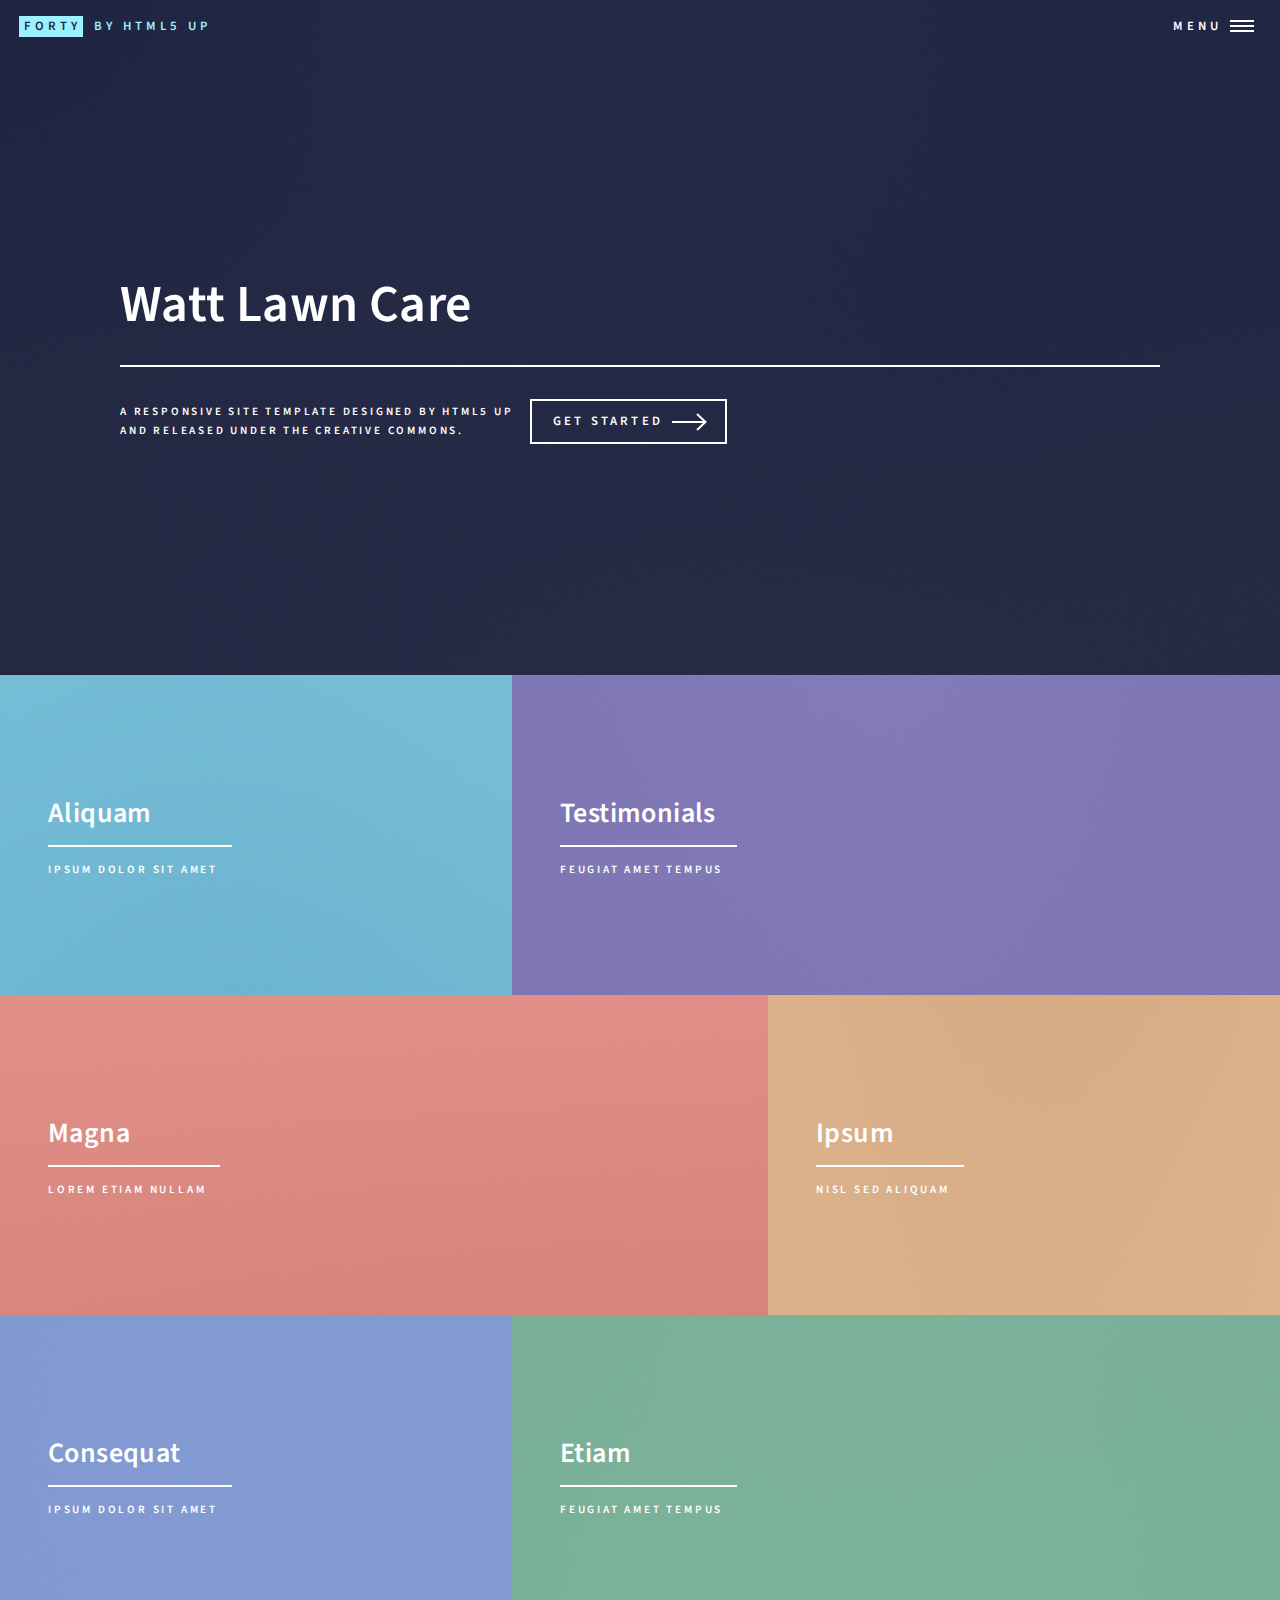
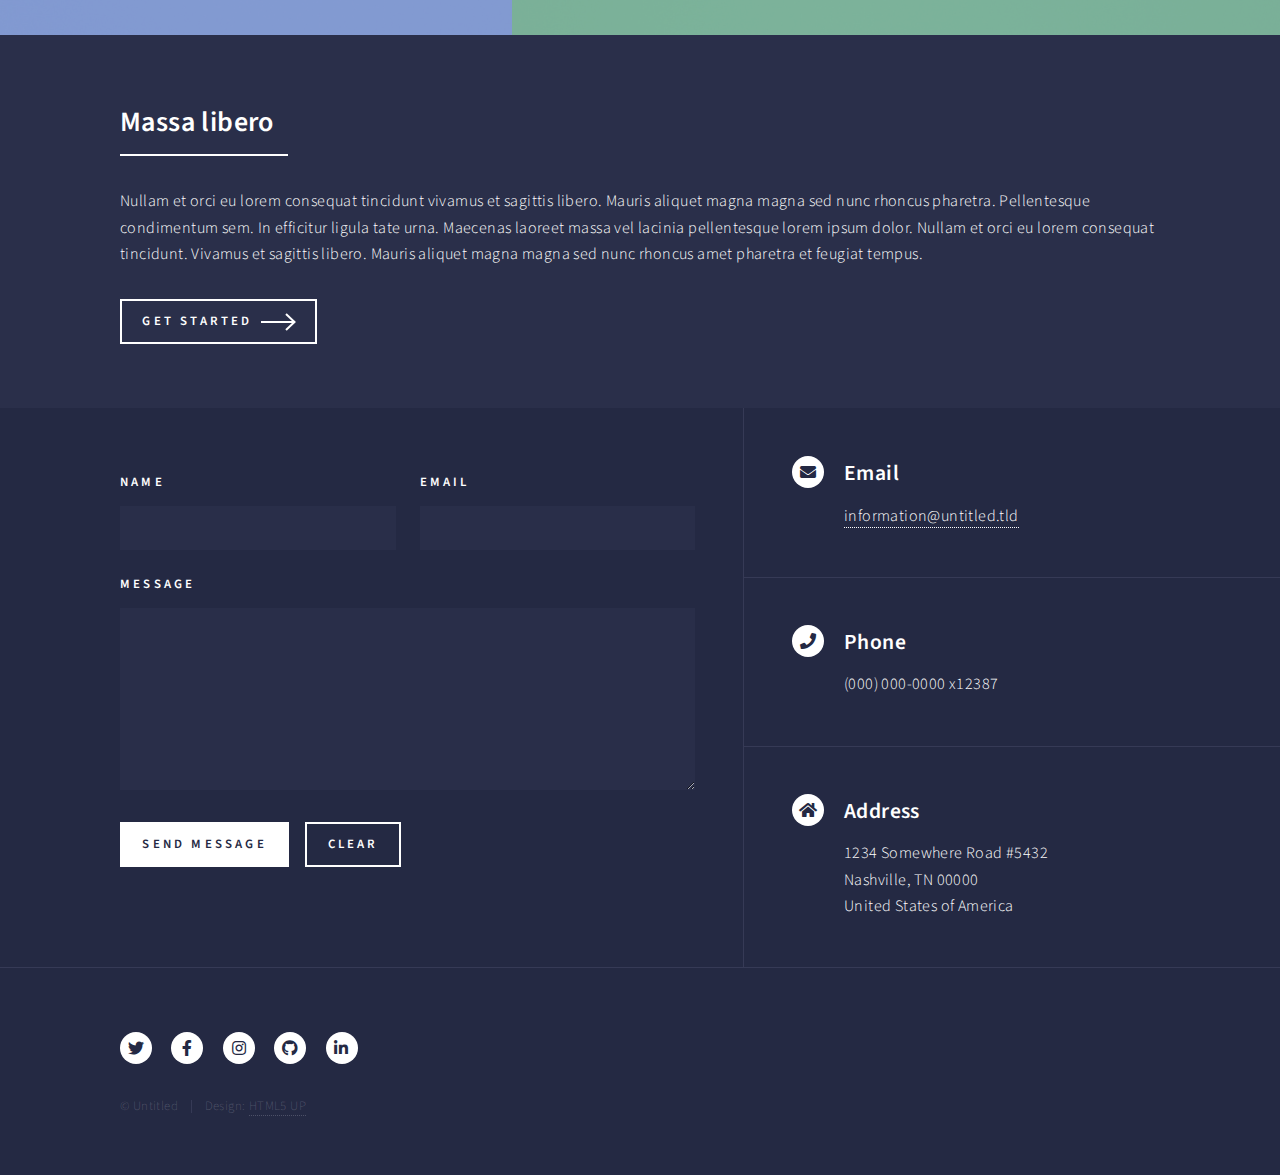
==== commit 3ca0e250: "setting Testimonials" ====
--- a/index.html
+++ b/index.html
@@ -6,7 +6,7 @@
 -->
 <html>
 	<head>
-		<title>Forty by HTML5 UP</title>
+		<title>Watt Lawn Care</title>
 		<meta charset="utf-8" />
 		<meta name="viewport" content="width=device-width, initial-scale=1, user-scalable=no" />
 		<link rel="stylesheet" href="assets/css/main.css" />
@@ -74,7 +74,7 @@
 										<img src="images/pic02.jpg" alt="" />
 									</span>
 									<header class="major">
-										<h3><a href="landing.html" class="link">Tempus</a></h3>
+										<h3><a href="landing.html" class="link">Testimonials</a></h3>
 										<p>feugiat amet tempus</p>
 									</header>
 								</article>
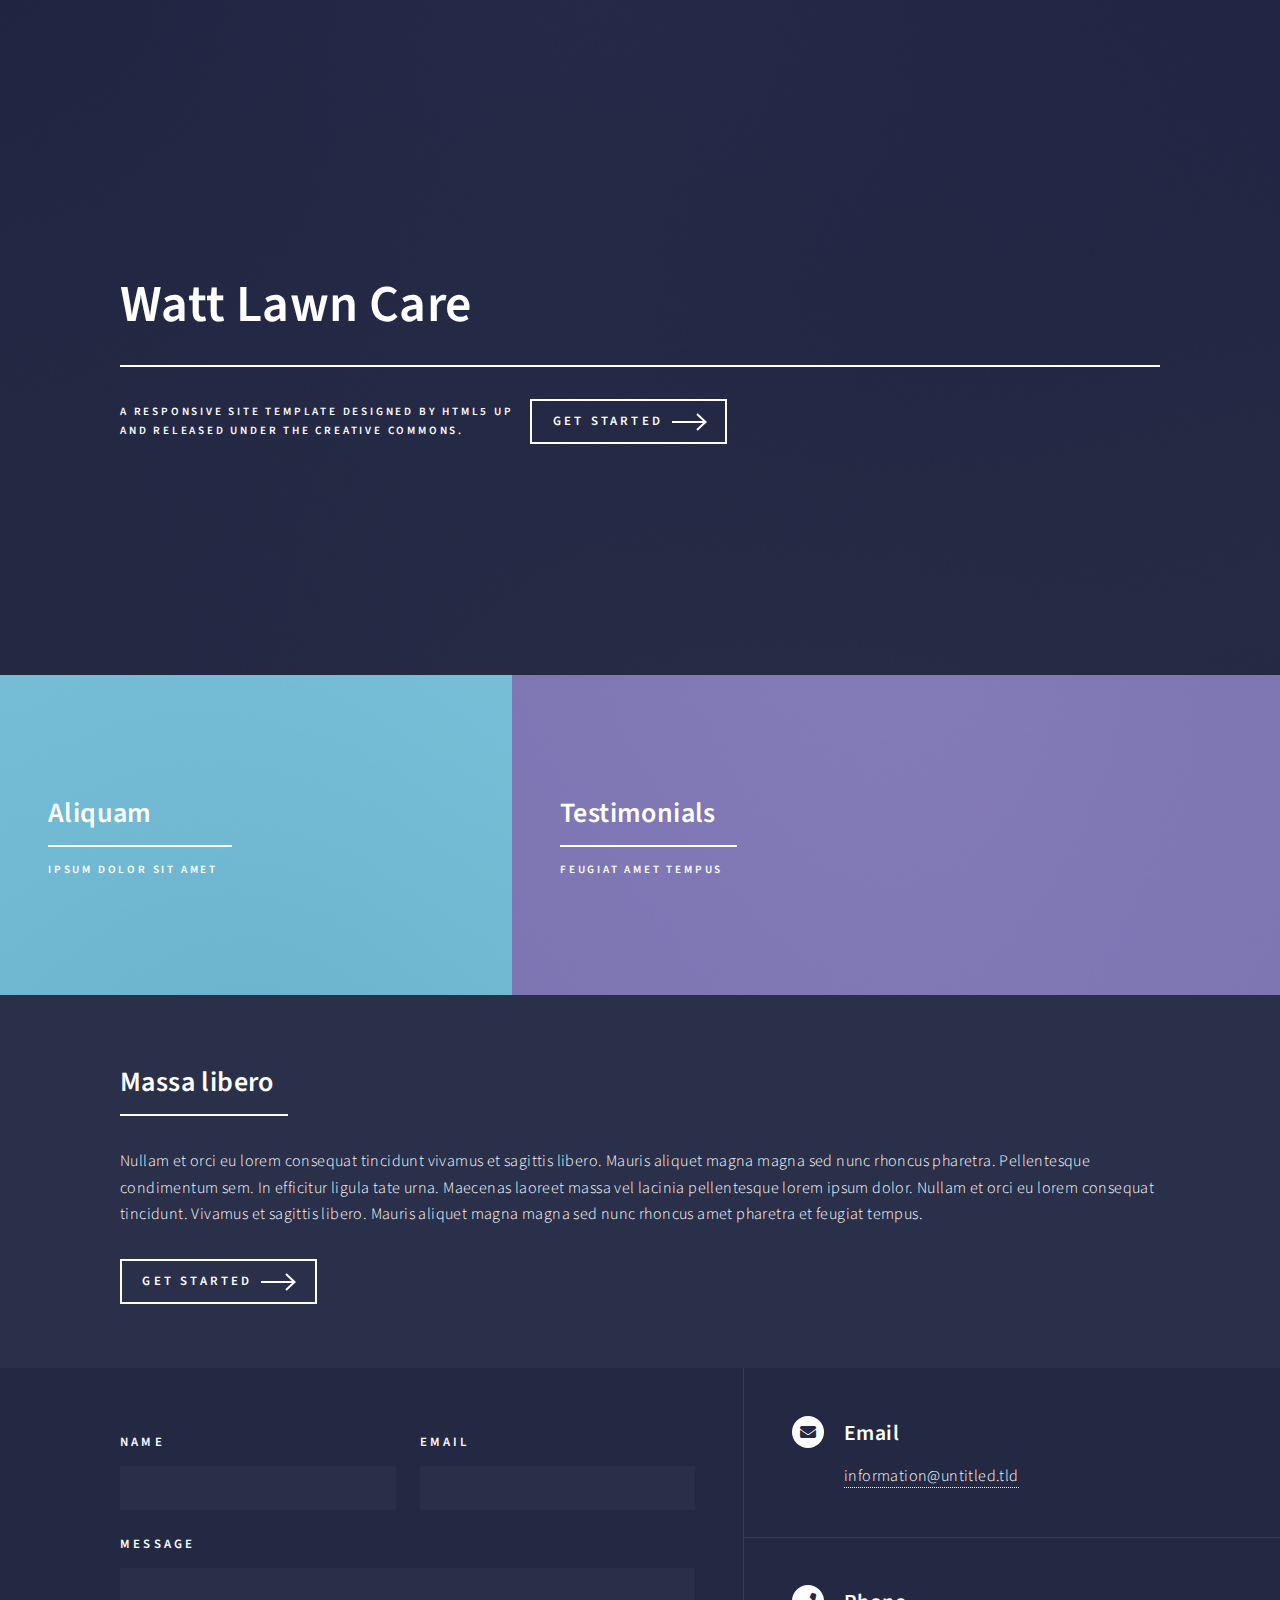
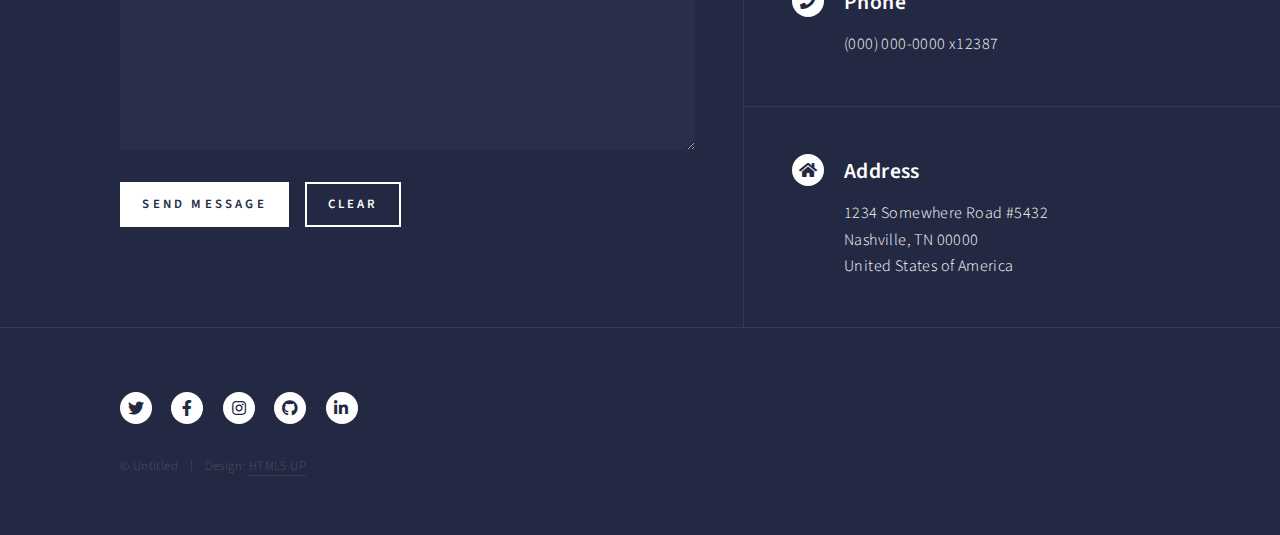
==== commit 269c0a71: "deleted articals not in use" ====
--- a/index.html
+++ b/index.html
@@ -17,13 +17,13 @@
 		<!-- Wrapper -->
 			<div id="wrapper">
 
-				<!-- Header -->
+				<!-- Header 
 					<header id="header" class="alt">
 						<a href="index.html" class="logo"><strong>Forty</strong> <span>by HTML5 UP</span></a>
 						<nav>
 							<a href="#menu">Menu</a>
 						</nav>
-					</header>
+					</header>-->
 
 				<!-- Menu -->
 					<nav id="menu">
@@ -32,6 +32,7 @@
 							<li><a href="landing.html">Landing</a></li>
 							<li><a href="generic.html">Generic</a></li>
 							<li><a href="elements.html">Elements</a></li>
+							<li><a href="Testimonials.html">Testimonials</a></li>
 						</ul>
 						<ul class="actions stacked">
 							<li><a href="#" class="button primary fit">Get Started</a></li>
@@ -74,11 +75,11 @@
 										<img src="images/pic02.jpg" alt="" />
 									</span>
 									<header class="major">
-										<h3><a href="landing.html" class="link">Testimonials</a></h3>
+										<h3><a href="Testimonials.html" class="link">Testimonials</a></h3>
 										<p>feugiat amet tempus</p>
 									</header>
 								</article>
-								<article>
+								<!--<article>
 									<span class="image">
 										<img src="images/pic03.jpg" alt="" />
 									</span>
@@ -86,8 +87,8 @@
 										<h3><a href="landing.html" class="link">Magna</a></h3>
 										<p>Lorem etiam nullam</p>
 									</header>
-								</article>
-								<article>
+								</article>-->
+								<!--<article>
 									<span class="image">
 										<img src="images/pic04.jpg" alt="" />
 									</span>
@@ -95,8 +96,8 @@
 										<h3><a href="landing.html" class="link">Ipsum</a></h3>
 										<p>Nisl sed aliquam</p>
 									</header>
-								</article>
-								<article>
+								</article>-->
+								<!--<article>
 									<span class="image">
 										<img src="images/pic05.jpg" alt="" />
 									</span>
@@ -104,8 +105,8 @@
 										<h3><a href="landing.html" class="link">Consequat</a></h3>
 										<p>Ipsum dolor sit amet</p>
 									</header>
-								</article>
-								<article>
+								</article>-->
+								<!--<article>
 									<span class="image">
 										<img src="images/pic06.jpg" alt="" />
 									</span>
@@ -113,7 +114,7 @@
 										<h3><a href="landing.html" class="link">Etiam</a></h3>
 										<p>Feugiat amet tempus</p>
 									</header>
-								</article>
+								</article>-->
 							</section>
 
 						<!-- Two -->
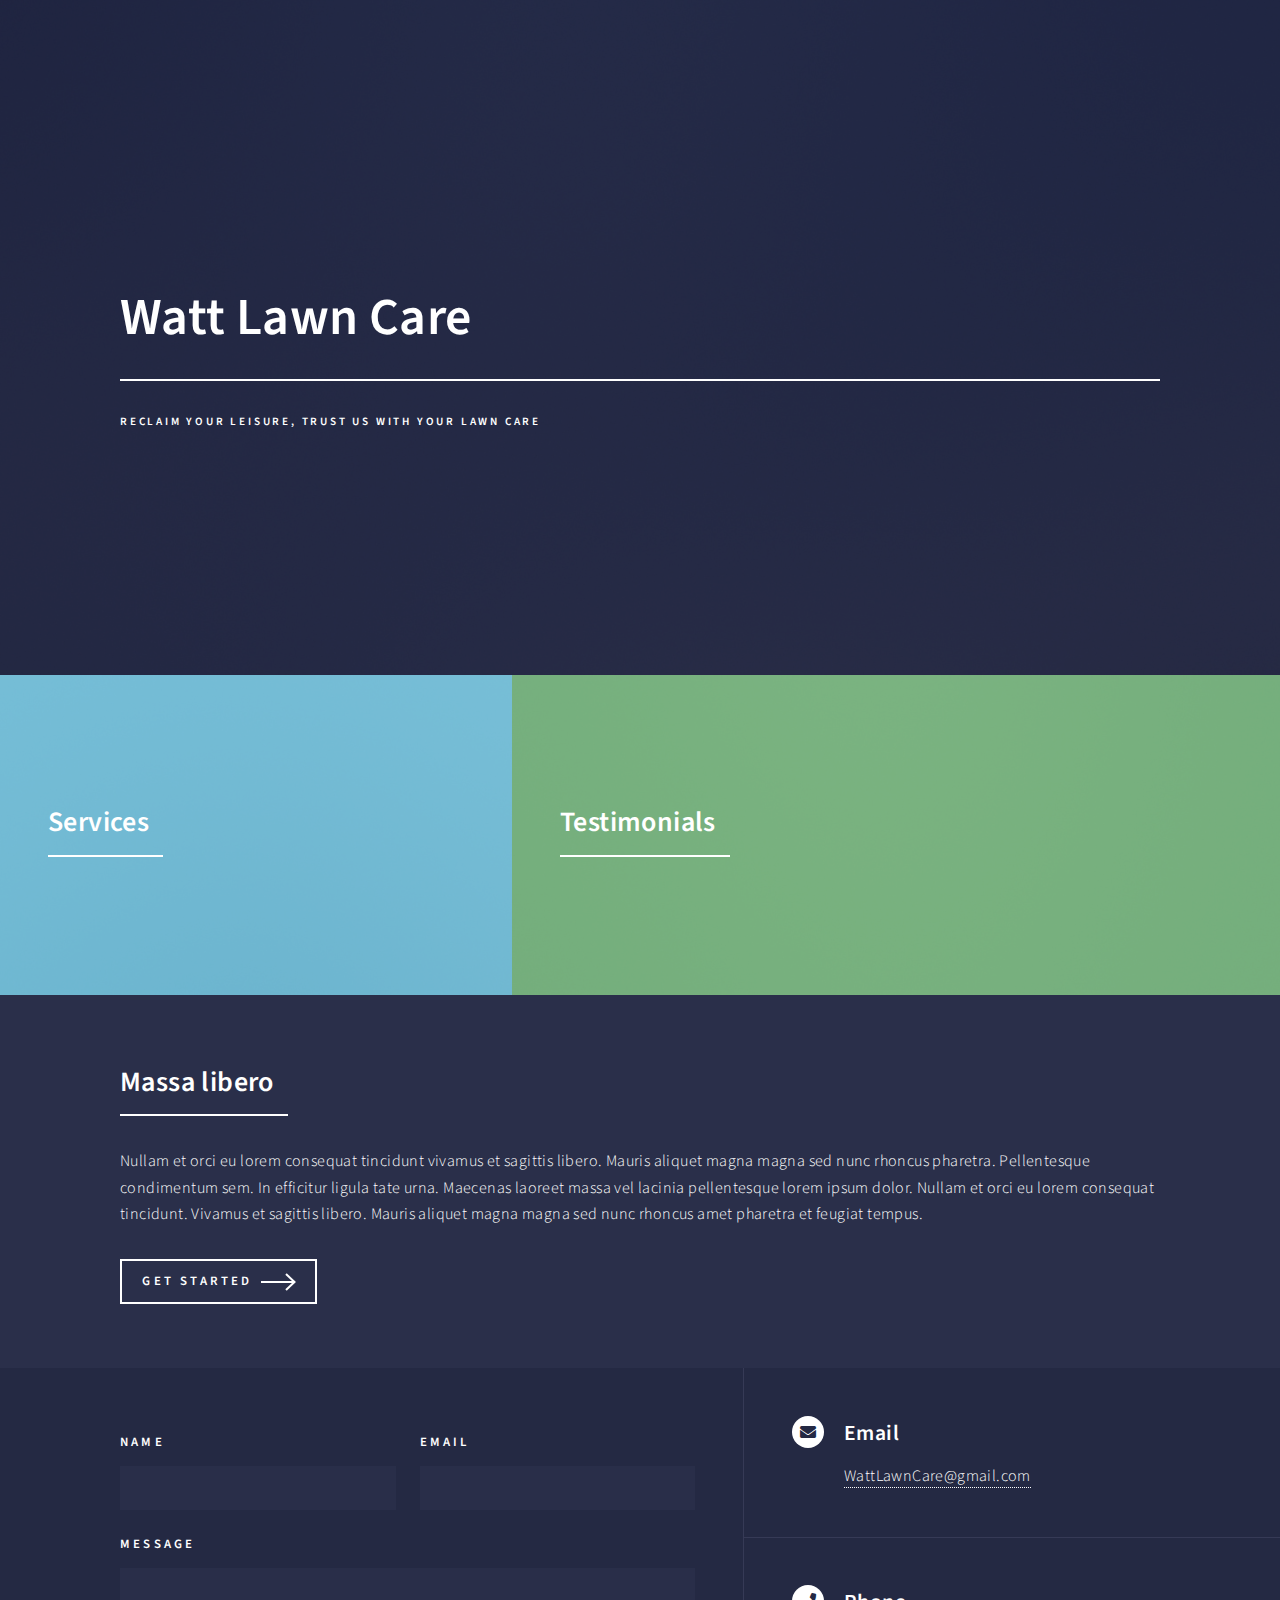
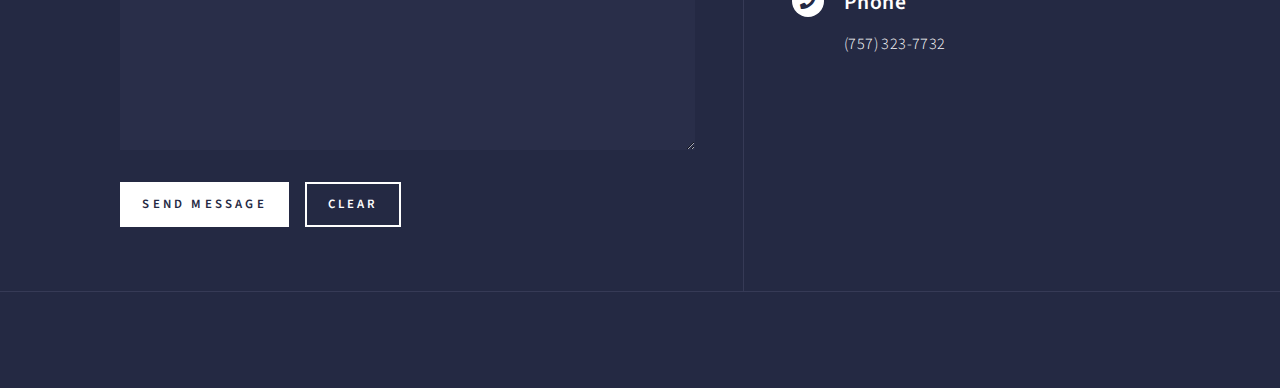
==== commit 79d91ee5: "Updated Text, removed socials, updated contact info" ====
--- a/index.html
+++ b/index.html
@@ -47,10 +47,9 @@
 								<h1>Watt Lawn Care</h1>
 							</header>
 							<div class="content">
-								<p>A responsive site template designed by HTML5 UP<br />
-								and released under the Creative Commons.</p>
+								<p>Reclaim Your Leisure, Trust Us with Your Lawn Care</p>
 								<ul class="actions">
-									<li><a href="#one" class="button next scrolly">Get Started</a></li>
+									<!--<li><a href="#one" class="button next scrolly">Get Started</a></li>-->
 								</ul>
 							</div>
 						</div>
@@ -66,8 +65,8 @@
 										<img src="images/pic01.jpg" alt="" />
 									</span>
 									<header class="major">
-										<h3><a href="landing.html" class="link">Aliquam</a></h3>
-										<p>Ipsum dolor sit amet</p>
+										<h3><a href="landing.html" class="link">Services</a></h3>
+										<p></p>
 									</header>
 								</article>
 								<article>
@@ -76,7 +75,7 @@
 									</span>
 									<header class="major">
 										<h3><a href="Testimonials.html" class="link">Testimonials</a></h3>
-										<p>feugiat amet tempus</p>
+										<p></p>
 									</header>
 								</article>
 								<!--<article>
@@ -162,17 +161,17 @@
 									<div class="contact-method">
 										<span class="icon solid alt fa-envelope"></span>
 										<h3>Email</h3>
-										<a href="#">information@untitled.tld</a>
+										<a href="#">WattLawnCare@gmail.com</a>
 									</div>
 								</section>
 								<section>
 									<div class="contact-method">
 										<span class="icon solid alt fa-phone"></span>
 										<h3>Phone</h3>
-										<span>(000) 000-0000 x12387</span>
+										<span>(757) 323-7732 </span>
 									</div>
 								</section>
-								<section>
+								<!--<section>
 									<div class="contact-method">
 										<span class="icon solid alt fa-home"></span>
 										<h3>Address</h3>
@@ -180,7 +179,7 @@
 										Nashville, TN 00000<br />
 										United States of America</span>
 									</div>
-								</section>
+								</section>-->
 							</section>
 						</div>
 					</section>
@@ -188,16 +187,16 @@
 				<!-- Footer -->
 					<footer id="footer">
 						<div class="inner">
-							<ul class="icons">
+							<!--<ul class="icons">
 								<li><a href="#" class="icon brands alt fa-twitter"><span class="label">Twitter</span></a></li>
 								<li><a href="#" class="icon brands alt fa-facebook-f"><span class="label">Facebook</span></a></li>
 								<li><a href="#" class="icon brands alt fa-instagram"><span class="label">Instagram</span></a></li>
 								<li><a href="#" class="icon brands alt fa-github"><span class="label">GitHub</span></a></li>
 								<li><a href="#" class="icon brands alt fa-linkedin-in"><span class="label">LinkedIn</span></a></li>
-							</ul>
-							<ul class="copyright">
+							</ul>-->
+							<!--<ul class="copyright">
 								<li>&copy; Untitled</li><li>Design: <a href="https://html5up.net">HTML5 UP</a></li>
-							</ul>
+							</ul>-->
 						</div>
 					</footer>
 
--- a/assets/css/main.css
+++ b/assets/css/main.css
@@ -1,10 +1,10 @@
 @import url(fontawesome-all.min.css);
 @import url("https://fonts.googleapis.com/css?family=Source+Sans+Pro:300,300italic,600,600italic");
 
-/*
-	Forty by HTML5 UP
-	html5up.net | @ajlkn
-	Free for personal and commercial use under the CCA 3.0 license (html5up.net/license)
+/*
+	Forty by HTML5 UP
+	html5up.net | @ajlkn
+	Free for personal and commercial use under the CCA 3.0 license (html5up.net/license)
 */
 
 html, body, div, span, applet, object,
@@ -2835,7 +2835,7 @@
 			}
 
 			.tiles article:nth-child(6n - 4):before {
-				background-color: #8d82c4;
+				background-color: #82c484;
 			}
 
 			.tiles article:nth-child(6n - 3):before {
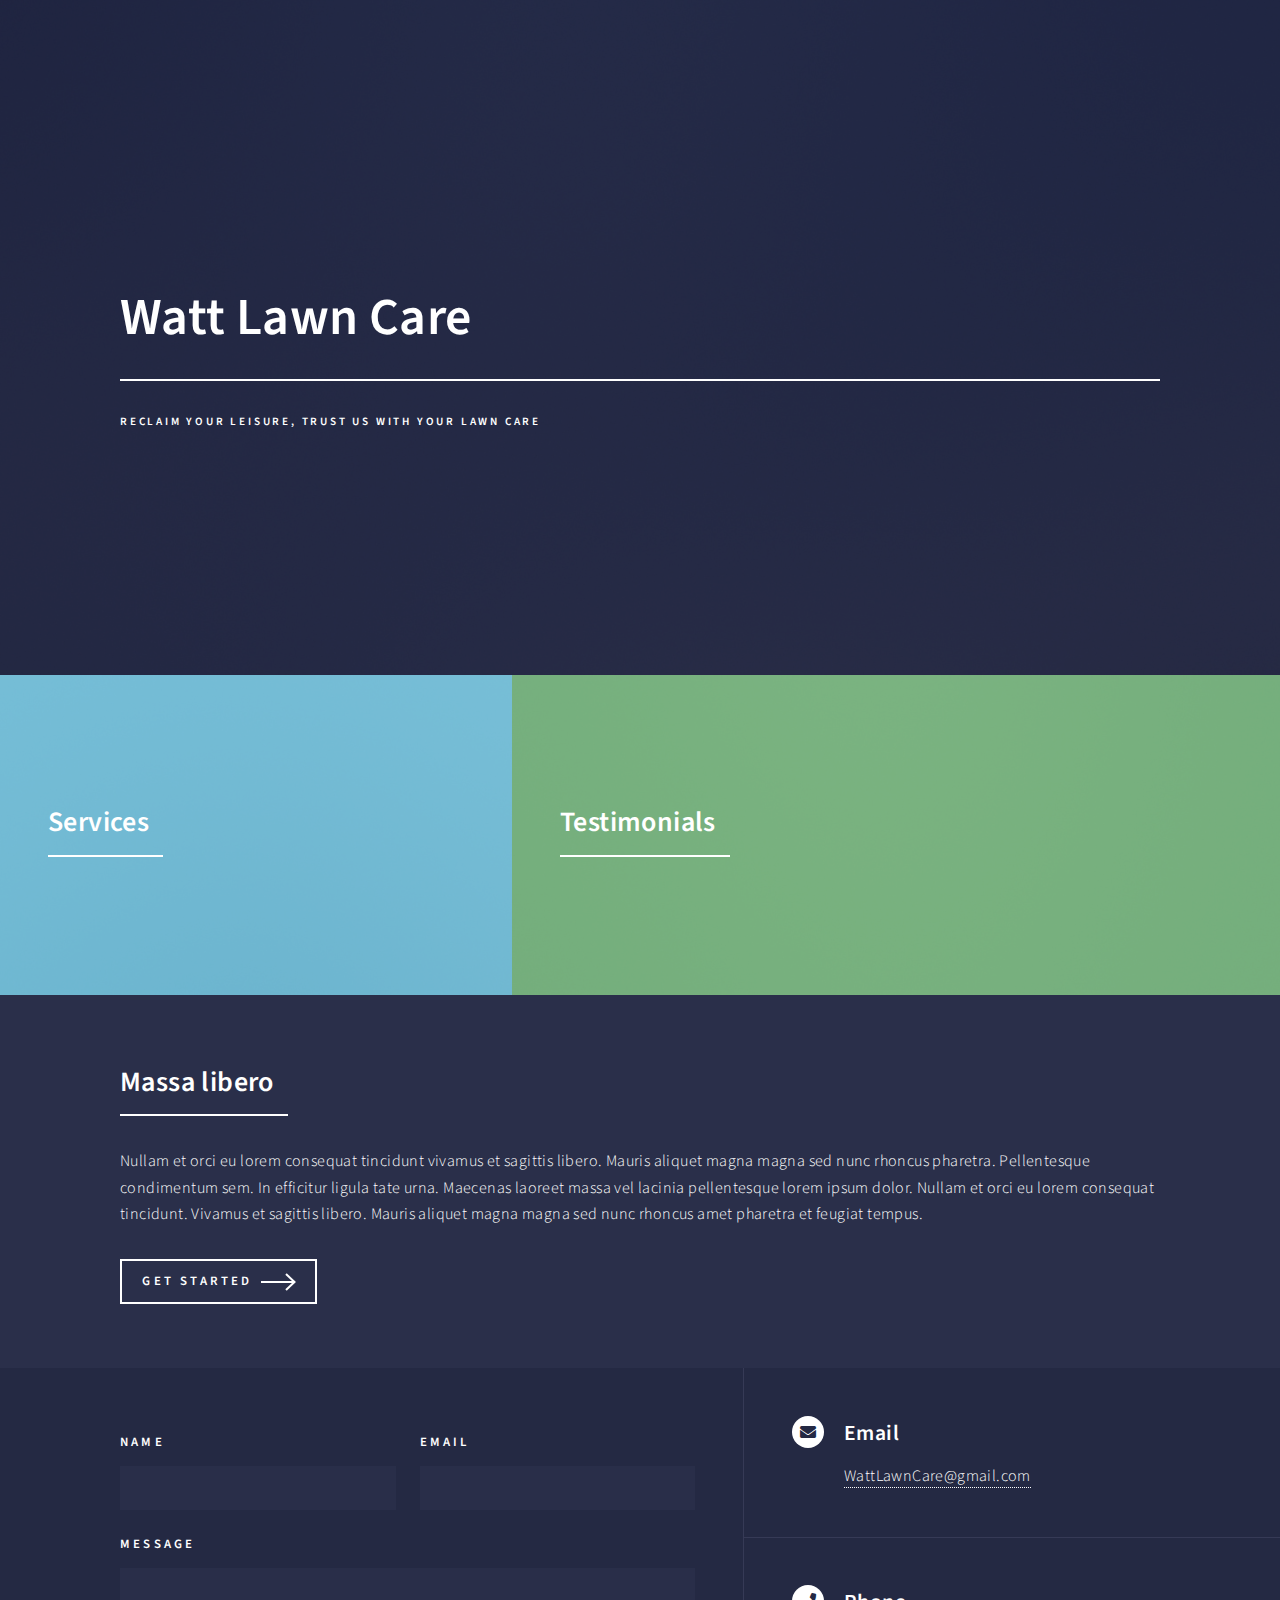
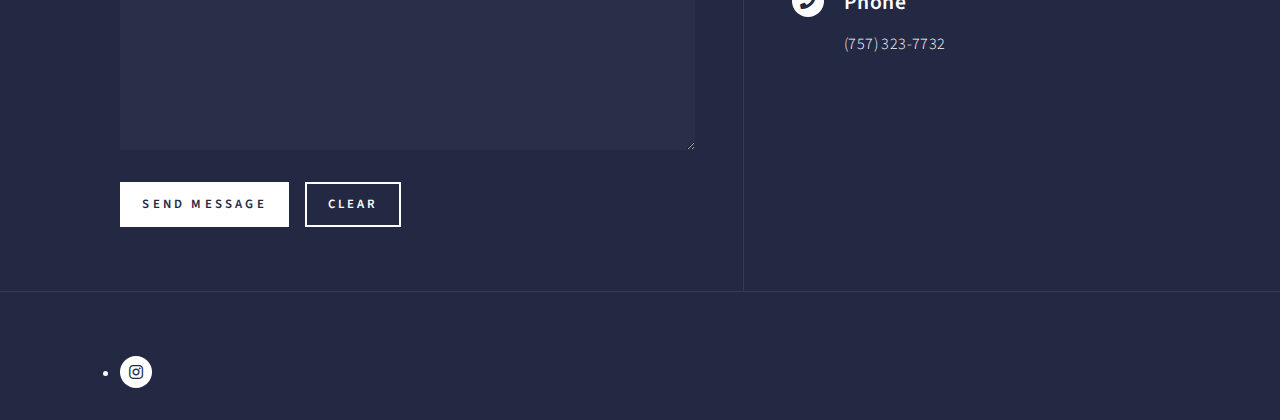
==== commit 41656015: "Added services page, linked it" ====
--- a/index.html
+++ b/index.html
@@ -33,6 +33,7 @@
 							<li><a href="generic.html">Generic</a></li>
 							<li><a href="elements.html">Elements</a></li>
 							<li><a href="Testimonials.html">Testimonials</a></li>
+							<li><a href="Services.html">Services</a></li>
 						</ul>
 						<ul class="actions stacked">
 							<li><a href="#" class="button primary fit">Get Started</a></li>
@@ -65,7 +66,7 @@
 										<img src="images/pic01.jpg" alt="" />
 									</span>
 									<header class="major">
-										<h3><a href="landing.html" class="link">Services</a></h3>
+										<h3><a href="Services.html" class="link">Services</a></h3>
 										<p></p>
 									</header>
 								</article>
@@ -190,7 +191,7 @@
 							<!--<ul class="icons">
 								<li><a href="#" class="icon brands alt fa-twitter"><span class="label">Twitter</span></a></li>
 								<li><a href="#" class="icon brands alt fa-facebook-f"><span class="label">Facebook</span></a></li>
-								<li><a href="#" class="icon brands alt fa-instagram"><span class="label">Instagram</span></a></li>
+							--><li><a href="#" class="icon brands alt fa-instagram"><span class="label">Instagram</span></a></li><!--
 								<li><a href="#" class="icon brands alt fa-github"><span class="label">GitHub</span></a></li>
 								<li><a href="#" class="icon brands alt fa-linkedin-in"><span class="label">LinkedIn</span></a></li>
 							</ul>-->
